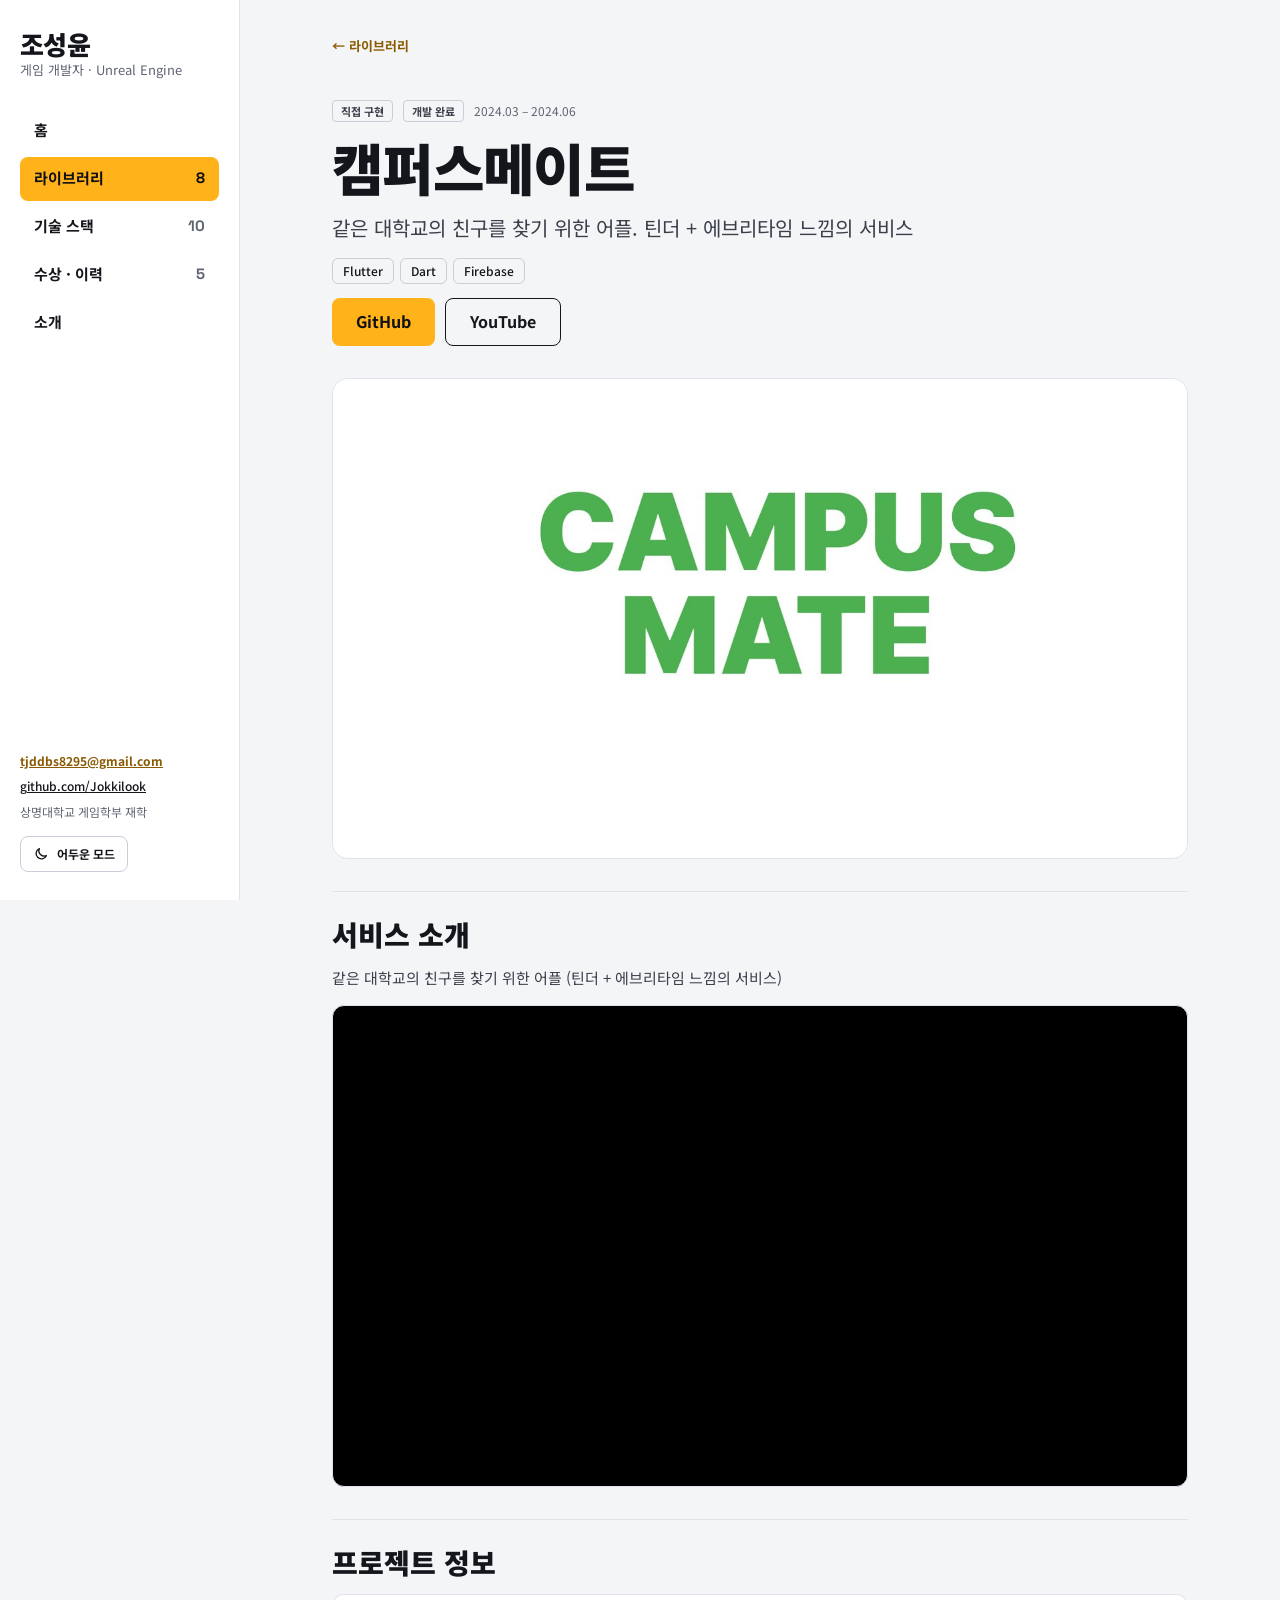
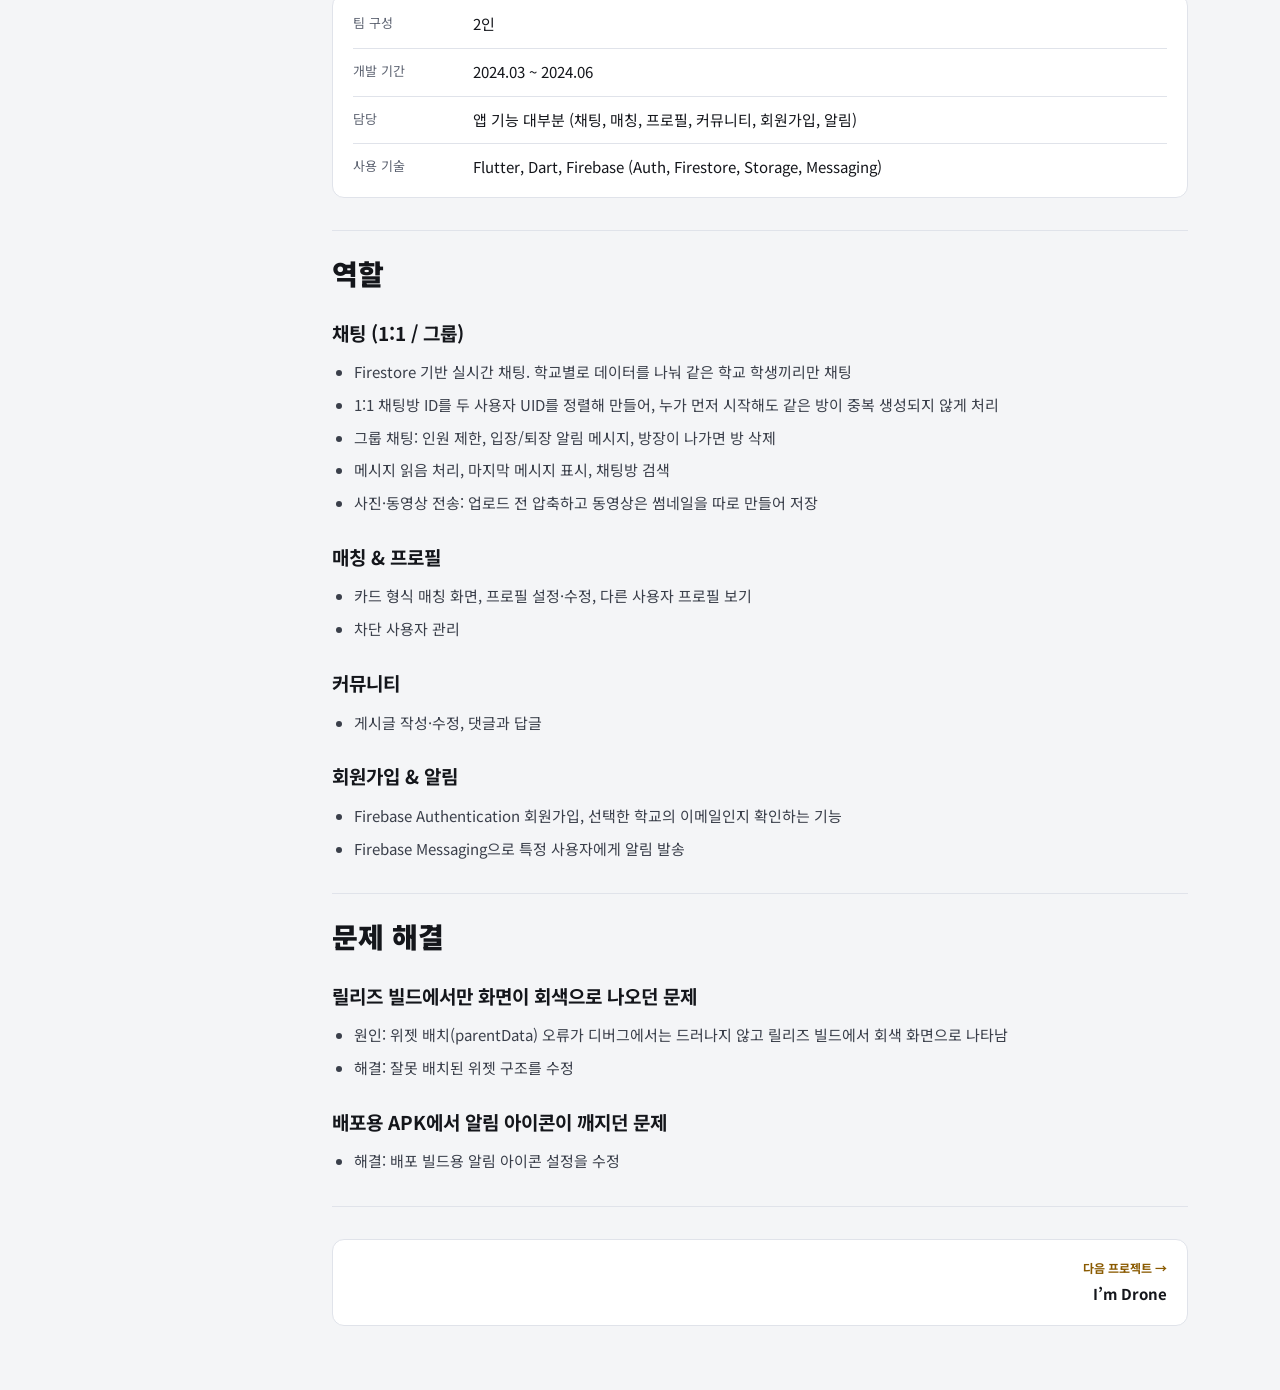
==== projects/campusmate.html @ 5a8b9281 "게임 런처 디자인으로 전면 개편 - 왼쪽 고정 메뉴와 필터, 첫 화면에 대표작 배너·프로젝트 선반·요약 배치 - 프로젝트 표지를 노션·스팀 이미지로 교체, AI 활용 프로젝트 우선" ====
<!doctype html>
<html lang="ko">
<head>
  <meta charset="utf-8">
  <meta name="viewport" content="width=device-width, initial-scale=1">
  <title>캠퍼스메이트 · 조성윤 포트폴리오</title>
  <meta name="description" content="같은 대학교의 친구를 찾기 위한 어플. 틴더 + 에브리타임 느낌의 서비스">
  <link rel="preconnect" href="https://fonts.googleapis.com">
  <link rel="preconnect" href="https://fonts.gstatic.com" crossorigin>
  <link href="https://fonts.googleapis.com/css2?family=Noto+Sans+KR:wght@400;500;700;900&family=Space+Grotesk:wght@500;700&display=swap" rel="stylesheet">
  <script>(function(){var t=null;try{t=localStorage.getItem('theme')}catch(e){}if(t!=='light'&&t!=='dark'){t=matchMedia('(prefers-color-scheme: light)').matches?'light':'dark'}document.documentElement.dataset.theme=t})();</script>
  <link rel="stylesheet" href="../css/style.css?v=1795354663">
</head>
<body>
  <aside class="rail">
    <div class="rail__top">
      <div>
        <a class="rail__name" href="../index.html#top">조성윤</a>
        <div class="rail__role">게임 개발자 · Unreal Engine</div>
      </div>
      <nav class="rail__nav" aria-label="섹션 이동">
        <a href="../index.html#top">홈</a>
        <a href="../index.html#projects" class="is-active">라이브러리<span class="count">8</span></a>
        <a href="../index.html#skills">기술 스택<span class="count">10</span></a>
        <a href="../index.html#career">수상 · 이력<span class="count">5</span></a>
        <a href="../index.html#about">소개</a>
      </nav>
    </div>
    <div class="rail__bottom">
      <a href="mailto:tjddbs8295@gmail.com">tjddbs8295@gmail.com</a>
      <a class="plain" href="https://github.com/Jokkilook" target="_blank" rel="noopener">github.com/Jokkilook</a>
      <span>상명대학교 게임학부 재학</span>
      <button type="button" class="theme-toggle" aria-label="밝은 모드와 어두운 모드 전환"><span class="when-dark"><svg viewBox="0 0 24 24" fill="none" stroke="currentColor" stroke-width="2" stroke-linecap="round" aria-hidden="true"><circle cx="12" cy="12" r="4"/><path d="M12 2v2M12 20v2M4.9 4.9l1.4 1.4M17.7 17.7l1.4 1.4M2 12h2M20 12h2M4.9 19.1l1.4-1.4M17.7 6.3l1.4-1.4"/></svg>밝은 모드</span><span class="when-light"><svg viewBox="0 0 24 24" fill="none" stroke="currentColor" stroke-width="2" stroke-linecap="round" stroke-linejoin="round" aria-hidden="true"><path d="M20 14.5A8 8 0 0 1 9.5 4a8 8 0 1 0 10.5 10.5z"/></svg>어두운 모드</span></button>
    </div>
  </aside>

  <main class="main">
    <div class="wrap doc">
      <a class="doc__back" href="../index.html#projects">← 라이브러리</a>
      <header class="doc__head">
        <div class="meta"><span class="badge">직접 구현</span><span class="badge">개발 완료</span><span>2024.03 – 2024.06</span></div>
        <h1 class="doc__title">캠퍼스메이트</h1>
        <p class="doc__summary">같은 대학교의 친구를 찾기 위한 어플. 틴더 + 에브리타임 느낌의 서비스</p>
        <ul class="tags"><li>Flutter</li><li>Dart</li><li>Firebase</li></ul>
        <div class="btn-row"><a class="btn btn--primary" href="https://github.com/Jokkilook/campusmate" target="_blank" rel="noopener">GitHub</a><a class="btn btn--ghost" href="https://www.youtube.com/watch?v=pJp_Et6P1Sk" target="_blank" rel="noopener">YouTube</a></div>
      </header>
      <div class="cover doc__cover"><img src="../assets/covers/campusmate.jpg" alt="캠퍼스메이트 대표 이미지" loading="lazy"></div>
<section class="doc__section">
<h2>서비스 소개</h2>
<p>같은 대학교의 친구를 찾기 위한 어플 (틴더 + 에브리타임 느낌의 서비스)</p>
<div class="video"><iframe src="https://www.youtube-nocookie.com/embed/pJp_Et6P1Sk" title="플레이 영상" loading="lazy" allowfullscreen allow="accelerometer; encrypted-media; gyroscope; picture-in-picture"></iframe></div>
</section>
<section class="doc__section">
<h2>프로젝트 정보</h2>
<dl class="info">
<div class="info__row"><dt>팀 구성</dt><dd>2인</dd></div>
<div class="info__row"><dt>개발 기간</dt><dd>2024.03 ~ 2024.06</dd></div>
<div class="info__row"><dt>담당</dt><dd>앱 기능 대부분 (채팅, 매칭, 프로필, 커뮤니티, 회원가입, 알림)</dd></div>
<div class="info__row"><dt>사용 기술</dt><dd>Flutter, Dart, Firebase (Auth, Firestore, Storage, Messaging)</dd></div>
</dl>
</section>
<section class="doc__section">
<h2>역할</h2>
<h3>채팅 (1:1 / 그룹)</h3>
<ul>
<li>Firestore 기반 실시간 채팅. 학교별로 데이터를 나눠 같은 학교 학생끼리만 채팅</li>
<li>1:1 채팅방 ID를 두 사용자 UID를 정렬해 만들어, 누가 먼저 시작해도 같은 방이 중복 생성되지 않게 처리</li>
<li>그룹 채팅: 인원 제한, 입장/퇴장 알림 메시지, 방장이 나가면 방 삭제</li>
<li>메시지 읽음 처리, 마지막 메시지 표시, 채팅방 검색</li>
<li>사진·동영상 전송: 업로드 전 압축하고 동영상은 썸네일을 따로 만들어 저장</li>
</ul>
<h3>매칭 &amp; 프로필</h3>
<ul>
<li>카드 형식 매칭 화면, 프로필 설정·수정, 다른 사용자 프로필 보기</li>
<li>차단 사용자 관리</li>
</ul>
<h3>커뮤니티</h3>
<ul>
<li>게시글 작성·수정, 댓글과 답글</li>
</ul>
<h3>회원가입 &amp; 알림</h3>
<ul>
<li>Firebase Authentication 회원가입, 선택한 학교의 이메일인지 확인하는 기능</li>
<li>Firebase Messaging으로 특정 사용자에게 알림 발송</li>
</ul>
</section>
<section class="doc__section">
<h2>문제 해결</h2>
<h3>릴리즈 빌드에서만 화면이 회색으로 나오던 문제</h3>
<ul>
<li>원인: 위젯 배치(parentData) 오류가 디버그에서는 드러나지 않고 릴리즈 빌드에서 회색 화면으로 나타남</li>
<li>해결: 잘못 배치된 위젯 구조를 수정</li>
</ul>
<h3>배포용 APK에서 알림 아이콘이 깨지던 문제</h3>
<ul>
<li>해결: 배포 빌드용 알림 아이콘 설정을 수정</li>
</ul>
</section>
      <nav class="doc__pager" aria-label="다른 프로젝트"><a class="next" href="im-drone.html"><span class="dir">다음 프로젝트 →</span>I’m Drone</a></nav>
    </div>
  </main>
<script src="../js/main.js?v=1795354663"></script>
</body>
</html>
---- css/style.css ----
/* 포트폴리오 — 게임 런처 디자인 (첫 화면 시안 I)
   왼쪽 고정 메뉴 + 오른쪽 본문. 간격: 4·8·12·16·24·32·48·64·96 */

:root {
  --bg: #0f1013;
  --rail: #15171b;
  --panel: #17191e;
  --panel-hover: #1d2026;
  --line: #262930;
  --line-strong: #343842;
  --text: #f2f3f5;
  --text-soft: #d9dce2;
  --muted: #9a9faa;
  --accent: #ffb21a;
  --accent-text: #ffb21a;
  --on-accent: #0f1013;
  --rail-width: 240px;
  --font-body: "Noto Sans KR", system-ui, sans-serif;
  --font-label: "Space Grotesk", "Noto Sans KR", sans-serif;
  --pad: clamp(16px, 2.6vw, 32px);
  color-scheme: dark;
}

/* 밝은 모드: <html data-theme="light"> (js/main.js의 전환 버튼이 설정) */
:root[data-theme="light"] {
  --bg: #f4f5f7;
  --rail: #ffffff;
  --panel: #ffffff;
  --panel-hover: #f8f9fb;
  --line: #e0e3ea;
  --line-strong: #c9ced8;
  --text: #14161b;
  --text-soft: #3a3f4a;
  --muted: #5e6472;
  --accent-text: #8a5a00;
  color-scheme: light;
}

*,
*::before,
*::after {
  box-sizing: border-box;
}

[hidden] {
  display: none !important;
}

html {
  scroll-behavior: smooth;
  scroll-padding-top: 24px;
}

body {
  margin: 0;
  background: var(--bg);
  color: var(--text);
  font-family: var(--font-body);
  font-size: 15px;
  line-height: 1.65;
  -webkit-font-smoothing: antialiased;
}

h1,
h2,
h3,
h4,
p,
ul,
ol,
dl,
dd {
  margin: 0;
}

a {
  color: var(--accent-text);
}

a:focus-visible,
button:focus-visible {
  outline: 2px solid var(--accent);
  outline-offset: 3px;
}

img {
  display: block;
  max-width: 100%;
}

/* ── 왼쪽 메뉴 ─────────────────────────────── */
.rail {
  position: fixed;
  inset: 0 auto 0 0;
  z-index: 10;
  width: var(--rail-width);
  padding: 28px 20px;
  background: var(--rail);
  border-right: 1px solid var(--line);
  display: flex;
  flex-direction: column;
  justify-content: space-between;
  gap: 24px;
  overflow-y: auto;
}

.rail__top {
  display: flex;
  flex-direction: column;
  gap: 28px;
}

.rail__name {
  display: block;
  font-size: 26px;
  font-weight: 900;
  line-height: 1.2;
  letter-spacing: -0.02em;
  color: var(--text);
  text-decoration: none;
}

.rail__role {
  font-size: 13px;
  color: var(--muted);
}

.rail__nav {
  display: flex;
  flex-direction: column;
  gap: 4px;
  font-weight: 700;
}

.rail__nav a {
  min-height: 44px;
  padding: 0 14px;
  display: flex;
  align-items: center;
  justify-content: space-between;
  border-radius: 8px;
  color: var(--text);
  text-decoration: none;
  transition: background 0.15s;
}

.rail__nav a:hover {
  background: var(--panel-hover);
}

.rail__nav a.is-active {
  background: var(--accent);
  color: var(--on-accent);
}

.rail__nav .count {
  font-family: var(--font-label);
  color: var(--muted);
}

.rail__nav a.is-active .count {
  color: var(--on-accent);
}

.rail__filter {
  display: flex;
  flex-direction: column;
  gap: 8px;
}

.eyebrow {
  font-family: var(--font-label);
  font-size: 12px;
  font-weight: 700;
  letter-spacing: 0.1em;
  color: var(--accent-text);
}

.rail__filter .eyebrow {
  color: var(--muted);
}

.rail__bottom {
  display: flex;
  flex-direction: column;
  gap: 6px;
  font-size: 12px;
  color: var(--muted);
}

.rail__bottom a {
  font-weight: 700;
  overflow-wrap: anywhere;
}

.rail__bottom a.plain {
  color: var(--text);
  font-weight: 500;
}

.theme-toggle {
  align-self: flex-start;
  margin-top: 8px;
  min-height: 36px;
  padding: 0 12px;
  display: inline-flex;
  align-items: center;
  gap: 8px;
  border: 1px solid var(--line-strong);
  border-radius: 8px;
  background: transparent;
  color: var(--text);
  font: inherit;
  font-size: 12px;
  font-weight: 700;
  cursor: pointer;
}

.theme-toggle:hover {
  background: var(--panel-hover);
}

.theme-toggle svg {
  width: 16px;
  height: 16px;
}

/* 어두운 모드에서는 해(밝게), 밝은 모드에서는 달(어둡게) */
.theme-toggle .when-light,
:root[data-theme="light"] .theme-toggle .when-dark {
  display: none;
}

:root[data-theme="light"] .theme-toggle .when-light {
  display: inline-flex;
  align-items: center;
  gap: 8px;
}

.theme-toggle .when-dark {
  display: inline-flex;
  align-items: center;
  gap: 8px;
}

/* ── 본문 틀 ─────────────────────────────── */
.main {
  margin-left: var(--rail-width);
  min-width: 0;
}

.wrap {
  max-width: 1360px;
  margin: 0 auto;
  padding-inline: var(--pad);
}

/* ── 버튼 · 필터 · 배지 ─────────────────────────────── */
.btn {
  min-height: 48px;
  padding: 0 24px;
  display: inline-flex;
  align-items: center;
  border-radius: 8px;
  font-size: 16px;
  font-weight: 700;
  text-decoration: none;
  transition: transform 0.15s, background 0.15s;
}

.btn:hover {
  transform: translateY(-1px);
}

.btn--primary {
  background: var(--accent);
  color: var(--on-accent);
}

.btn--ghost {
  border: 1px solid var(--text);
  color: var(--text);
}

.btn--ghost:hover {
  background: var(--panel-hover);
}

.btn-row {
  display: flex;
  flex-wrap: wrap;
  gap: 10px;
}

.filter-btn {
  min-height: 36px;
  padding: 0 12px;
  display: flex;
  align-items: center;
  justify-content: space-between;
  gap: 12px;
  border: 1px solid var(--line-strong);
  border-radius: 6px;
  background: transparent;
  color: var(--text);
  font: inherit;
  font-size: 13px;
  cursor: pointer;
  transition: border-color 0.15s, color 0.15s;
}

.filter-btn:hover {
  border-color: var(--muted);
}

.filter-btn[aria-pressed="true"] {
  border-color: var(--accent);
  color: var(--accent-text);
  font-weight: 700;
}

.filter-btn .count {
  font-family: var(--font-label);
}

.filter-row {
  display: flex;
  flex-wrap: wrap;
  gap: 6px;
}

.tags {
  display: flex;
  flex-wrap: wrap;
  gap: 6px;
  padding: 0;
  list-style: none;
  font-size: 12px;
  font-weight: 500;
}

.tags li {
  min-height: 26px;
  padding: 0 10px;
  display: inline-flex;
  align-items: center;
  border: 1px solid var(--line-strong);
  border-radius: 6px;
}

.meta {
  display: flex;
  flex-wrap: wrap;
  align-items: center;
  gap: 6px 10px;
  font-size: 12px;
  color: var(--muted);
}

.badge {
  min-height: 22px;
  padding: 0 8px;
  display: inline-flex;
  align-items: center;
  border: 1px solid var(--line-strong);
  border-radius: 4px;
  font-size: 11px;
  font-weight: 700;
  color: var(--text-soft);
  white-space: nowrap;
}

.badge--ai {
  border-color: var(--accent);
  background: var(--accent);
  color: var(--on-accent);
}

/* ── 첫 화면: 대표작 배너 + 선반 + 요약 ─────────────────────────────── */
.home {
  min-height: 100vh;
  padding-block: 24px;
  display: flex;
  flex-direction: column;
  gap: 18px;
}

/* 배너는 테마와 상관없이 항상 어두운 바탕 위 밝은 글자 */
.feature {
  /* 남는 높이는 채우되, 내용보다 작아져 잘리지는 않게 한다 */
  flex: 1 0 auto;
  min-height: 400px;
  position: relative;
  border-radius: 16px;
  overflow: hidden;
  background: #2b2150;
  color: #f2f3f5;
  display: flex;
}

.feature__img {
  position: absolute;
  right: 0;
  top: 0;
  width: 70%;
  height: 100%;
  object-fit: cover;
}

.feature__body {
  position: relative;
  width: min(100%, 640px);
  padding: clamp(24px, 3vw, 36px);
  background: linear-gradient(90deg, #0f1013 0%, #0f1013 62%, rgba(15, 16, 19, 0) 100%);
  display: flex;
  flex-direction: column;
  justify-content: space-between;
  gap: 24px;
}

.feature__text {
  display: flex;
  flex-direction: column;
  gap: 10px;
}

.feature .eyebrow {
  color: #ffb21a;
}

.feature__title {
  font-size: clamp(40px, 4.6vw, 60px);
  line-height: 1.05;
  font-weight: 900;
  letter-spacing: -0.03em;
}

.feature__lead {
  max-width: 440px;
  font-size: 16px;
  color: #d9dce2;
}

.facts {
  margin-top: 4px;
  display: flex;
  flex-wrap: wrap;
  gap: 12px 24px;
}

.facts div {
  display: flex;
  flex-direction: column;
}

.facts dt {
  order: 2;
  font-size: 12px;
  color: #9a9faa;
}

.facts dd {
  font-family: var(--font-label);
  font-size: 24px;
  font-weight: 700;
  line-height: 1.2;
}

.feature .btn--ghost {
  border-color: #f2f3f5;
  color: #f2f3f5;
}

.feature .btn--ghost:hover {
  background: rgba(255, 255, 255, 0.12);
}

.shelf-head {
  display: flex;
  flex-wrap: wrap;
  align-items: baseline;
  justify-content: space-between;
  gap: 4px 16px;
}

.h2 {
  font-size: 20px;
  line-height: 1.3;
  font-weight: 900;
}

.h2 small {
  margin-left: 6px;
  font-size: 13px;
  font-weight: 500;
  color: var(--muted);
}

.more-link {
  font-size: 13px;
  font-weight: 700;
  min-height: 44px;
  display: inline-flex;
  align-items: center;
}

.shelf {
  display: grid;
  grid-template-columns: repeat(7, minmax(0, 1fr));
  gap: 12px;
}

.shelf__item {
  display: flex;
  flex-direction: column;
  gap: 8px;
  color: var(--text);
  text-decoration: none;
}

.shelf__cover {
  aspect-ratio: 16 / 10;
  border-radius: 10px;
  overflow: hidden;
  background: var(--panel);
  border: 1px solid var(--line);
  transition: transform 0.2s, border-color 0.2s;
}

.shelf__cover img {
  width: 100%;
  height: 100%;
  object-fit: cover;
}

.shelf__item:hover .shelf__cover {
  transform: translateY(-4px);
  border-color: var(--accent);
}

.shelf__name {
  font-weight: 700;
  line-height: 1.4;
}

.shelf__sub {
  font-size: 12px;
  line-height: 1.4;
  color: var(--muted);
}

.shelf__sub.is-ai {
  color: var(--accent-text);
}

.stats {
  padding: 16px 24px;
  border-radius: 12px;
  background: var(--panel);
  border: 1px solid var(--line);
  display: flex;
  flex-wrap: wrap;
  justify-content: space-between;
  gap: 8px 32px;
}

.stats div {
  display: flex;
  align-items: baseline;
  gap: 10px;
}

.stats dt {
  order: 2;
}

.stats dt small {
  font-size: 14px;
  color: var(--muted);
}

.stats dd {
  font-family: var(--font-label);
  font-size: 26px;
  font-weight: 700;
  line-height: 1.2;
  color: var(--accent-text);
}

/* ── 섹션 공통 ─────────────────────────────── */
.section {
  padding-block: clamp(40px, 5vw, 64px);
  border-top: 1px solid var(--line);
  display: flex;
  flex-direction: column;
  gap: 24px;
}

.section__head {
  display: flex;
  flex-wrap: wrap;
  align-items: center;
  justify-content: space-between;
  gap: 12px 24px;
}

.h1 {
  font-size: clamp(26px, 3vw, 34px);
  line-height: 1.2;
  font-weight: 900;
  letter-spacing: -0.02em;
}

.h3 {
  font-size: 18px;
  line-height: 1.4;
  font-weight: 700;
}

.panel {
  background: var(--panel);
  border: 1px solid var(--line);
  border-radius: 12px;
}

/* ── 라이브러리 카드 ─────────────────────────────── */
.projects {
  display: grid;
  grid-template-columns: repeat(3, minmax(0, 1fr));
  gap: 16px;
}

.card {
  position: relative;
  overflow: hidden;
  display: flex;
  flex-direction: column;
  background: var(--panel);
  border: 1px solid var(--line);
  border-radius: 12px;
  color: var(--text);
  text-decoration: none;
  /* 커서 위치에 따라 살짝 기울어진다 (js/main.js가 --rx/--ry를 갱신) */
  transform: perspective(900px) rotateX(var(--rx, 0deg)) rotateY(var(--ry, 0deg)) translateY(var(--lift, 0px));
  transition: transform 0.25s ease-out, border-color 0.2s;
}

.card:hover {
  --lift: -4px;
  border-color: var(--accent);
}

/* 빛 반사: 커서가 올라간 지점이 밝아진다 (js/main.js가 --gx/--gy를 갱신) */
.card::before {
  content: "";
  position: absolute;
  inset: 0;
  z-index: 2;
  pointer-events: none;
  background: radial-gradient(320px circle at var(--gx, 50%) var(--gy, 0%), rgba(255, 255, 255, 0.16), transparent 60%);
  opacity: 0;
  transition: opacity 0.3s;
}

.card:hover::before {
  opacity: 1;
}

.card__body {
  flex: 1;
  padding: 16px 18px 18px;
  display: flex;
  flex-direction: column;
  gap: 10px;
}

.card__body p {
  font-size: 14px;
  line-height: 1.6;
  color: var(--text-soft);
}

.card__more {
  margin-top: auto;
  padding-top: 4px;
  font-size: 13px;
  font-weight: 700;
  color: var(--accent-text);
}

.cover {
  aspect-ratio: 16 / 9;
  overflow: hidden;
  display: flex;
  background: #17191e;
}

.cover img {
  width: 100%;
  height: 100%;
  object-fit: cover;
}

.cover--type {
  align-items: flex-end;
  padding: 20px;
  background: hsl(var(--hue, 40) 45% 22%);
  color: #f2f3f5;
}

.cover__word {
  font-family: var(--font-label);
  font-size: 28px;
  font-weight: 700;
  line-height: 1.1;
}

/* ── 기술 스택 ─────────────────────────────── */
.skills {
  display: grid;
  grid-template-columns: repeat(auto-fill, minmax(min(100%, 280px), 1fr));
  gap: 16px;
}

.skill {
  padding: 18px 20px;
  display: flex;
  flex-direction: column;
  gap: 10px;
}

.skill__head {
  display: flex;
  flex-wrap: wrap;
  align-items: baseline;
  justify-content: space-between;
  gap: 4px 12px;
}

.skill__kind {
  font-size: 12px;
  color: var(--muted);
}

.skill__bar {
  display: flex;
  align-items: center;
  gap: 12px;
  font-family: var(--font-label);
  font-size: 13px;
  font-weight: 700;
}

.skill__track {
  flex: 1;
  height: 8px;
  border-radius: 2px;
  background: var(--line);
  overflow: hidden;
}

.skill__fill {
  display: block;
  height: 100%;
  background: var(--accent);
}

.skill ul {
  padding-left: 18px;
  font-size: 14px;
  line-height: 1.6;
  color: var(--text-soft);
}

/* ── 수상 · 이력 ─────────────────────────────── */
.career {
  display: grid;
  grid-template-columns: repeat(auto-fit, minmax(min(100%, 280px), 1fr));
  gap: 16px;
  align-items: start;
}

.career__card {
  padding: 18px 20px;
  display: flex;
  flex-direction: column;
  gap: 12px;
}

.career__list {
  padding: 0;
  list-style: none;
  display: flex;
  flex-direction: column;
  font-size: 14px;
  line-height: 1.55;
}

.career__list li {
  padding: 9px 0;
  border-top: 1px solid var(--line);
  display: flex;
  gap: 12px;
}

.career__list .when {
  flex: none;
  font-family: var(--font-label);
  font-weight: 700;
  color: var(--accent-text);
}

.career__list .sub {
  margin-left: auto;
  flex: none;
  color: var(--muted);
}

/* ── 소개 ─────────────────────────────── */
.about {
  display: flex;
  flex-wrap: wrap;
  gap: 24px 48px;
}

.about__text {
  flex: 7 1 420px;
  min-width: 0;
  max-width: 760px;
  display: flex;
  flex-direction: column;
  gap: 16px;
}

.about__headline {
  font-size: clamp(20px, 2.2vw, 24px);
  line-height: 1.45;
  font-weight: 700;
}

.about__points {
  padding-left: 20px;
  display: flex;
  flex-direction: column;
  gap: 10px;
  color: var(--text-soft);
}

.about__contact {
  flex: 4 1 260px;
  min-width: 0;
  padding: 20px;
  display: flex;
  flex-direction: column;
  gap: 12px;
  align-self: flex-start;
}

.about__contact .btn {
  justify-content: center;
  overflow-wrap: anywhere;
}

.footer {
  padding-block: 24px 40px;
  font-size: 12px;
  color: var(--muted);
}

/* ── 프로젝트 상세 페이지 ─────────────────────────────── */
.doc {
  max-width: 920px;
  padding-block: 24px 64px;
  display: flex;
  flex-direction: column;
  gap: 32px;
}

.doc__back {
  align-self: flex-start;
  min-height: 44px;
  display: inline-flex;
  align-items: center;
  font-size: 13px;
  font-weight: 700;
  text-decoration: none;
}

.doc__head {
  display: flex;
  flex-direction: column;
  gap: 14px;
}

.doc__title {
  font-size: clamp(34px, 5vw, 56px);
  line-height: 1.1;
  font-weight: 900;
  letter-spacing: -0.03em;
}

.doc__summary {
  font-size: clamp(17px, 2vw, 20px);
  line-height: 1.6;
  color: var(--text-soft);
}

.doc__cover {
  border-radius: 16px;
  border: 1px solid var(--line);
}

.doc__section {
  display: flex;
  flex-direction: column;
  gap: 14px;
}

.doc__section h2 {
  padding-top: 24px;
  border-top: 1px solid var(--line);
  font-size: clamp(22px, 2.6vw, 28px);
  line-height: 1.3;
  font-weight: 900;
}

.doc__section h3 {
  margin-top: 14px;
  font-size: 19px;
  line-height: 1.4;
  font-weight: 700;
}

.doc__section h4 {
  margin-top: 6px;
  font-size: 16px;
  line-height: 1.5;
  font-weight: 700;
  color: var(--accent-text);
}

.doc__section p,
.doc__section ul {
  color: var(--text-soft);
}

.doc__section ul {
  padding-left: 22px;
  display: flex;
  flex-direction: column;
  gap: 8px;
}

.doc__section strong {
  color: var(--text);
}

.doc__section code {
  padding: 2px 6px;
  border-radius: 4px;
  background: var(--line);
  font-size: 0.9em;
  color: var(--accent-text);
}

.info {
  padding: 6px 20px;
  background: var(--panel);
  border: 1px solid var(--line);
  border-radius: 12px;
  font-size: 15px;
}

.info__row {
  padding: 11px 0;
  display: flex;
  flex-wrap: wrap;
  gap: 2px 24px;
  border-top: 1px solid var(--line);
}

.info__row:first-child {
  border-top: 0;
}

.info__row dt {
  flex: 0 0 96px;
  font-size: 13px;
  color: var(--muted);
}

.info__row dd {
  flex: 1 1 260px;
}

.video {
  aspect-ratio: 16 / 9;
  border-radius: 12px;
  overflow: hidden;
  border: 1px solid var(--line);
  background: #000;
}

.video iframe {
  width: 100%;
  height: 100%;
  border: 0;
  display: block;
}

.doc__pager {
  padding-top: 32px;
  border-top: 1px solid var(--line);
  display: grid;
  grid-template-columns: repeat(auto-fit, minmax(min(100%, 260px), 1fr));
  gap: 16px;
}

.doc__pager a {
  padding: 18px 20px;
  display: flex;
  flex-direction: column;
  gap: 4px;
  background: var(--panel);
  border: 1px solid var(--line);
  border-radius: 12px;
  color: var(--text);
  text-decoration: none;
  font-weight: 700;
  transition: border-color 0.2s;
}

.doc__pager a:hover {
  border-color: var(--accent);
}

.doc__pager .dir {
  font-size: 12px;
  color: var(--accent-text);
}

.doc__pager .next {
  text-align: right;
}

/* ── 화면 폭에 따른 조정 ─────────────────────────────── */
@media (max-width: 1279px) {
  /* 선반이 7칸을 다 못 담으면 옆으로 넘겨 본다 */
  .shelf {
    grid-template-columns: none;
    grid-auto-flow: column;
    grid-auto-columns: 168px;
    overflow-x: auto;
    padding-bottom: 8px;
  }

  .projects {
    grid-template-columns: repeat(2, minmax(0, 1fr));
  }
}

@media (max-width: 959px) {
  /* 왼쪽 메뉴를 위쪽 띠로 바꾼다 */
  .rail {
    position: static;
    width: auto;
    padding: 16px var(--pad);
    border-right: 0;
    border-bottom: 1px solid var(--line);
    gap: 12px;
    overflow: visible;
  }

  .rail__top {
    gap: 12px;
  }

  .rail__nav {
    flex-direction: row;
    flex-wrap: wrap;
  }

  .rail__nav .count,
  .rail__filter {
    display: none;
  }

  .rail__bottom {
    flex-direction: row;
    flex-wrap: wrap;
    align-items: center;
    gap: 4px 16px;
  }

  .theme-toggle {
    margin-top: 0;
  }

  .main {
    margin-left: 0;
  }

  .home {
    min-height: 0;
  }
}

@media (max-width: 719px) {
  .feature {
    flex-direction: column;
  }

  .feature__img {
    position: static;
    width: 100%;
    height: auto;
    aspect-ratio: 16 / 9;
  }

  .feature__body {
    width: 100%;
    background: #0f1013;
  }

  .projects {
    grid-template-columns: minmax(0, 1fr);
  }

  .info__row dt {
    flex-basis: 100%;
  }

  .career__list .sub {
    margin-left: 0;
  }
}

/* 터치 기기에는 커서가 없으므로 빛 반사를 끈다 */
@media (hover: none) {
  .card::before {
    display: none;
  }
}

@media (prefers-reduced-motion: reduce) {
  html {
    scroll-behavior: auto;
  }

  .btn,
  .card,
  .shelf__cover {
    transition: none;
  }

  .btn:hover,
  .shelf__item:hover .shelf__cover {
    transform: none;
  }

  .card {
    transform: none;
  }
}
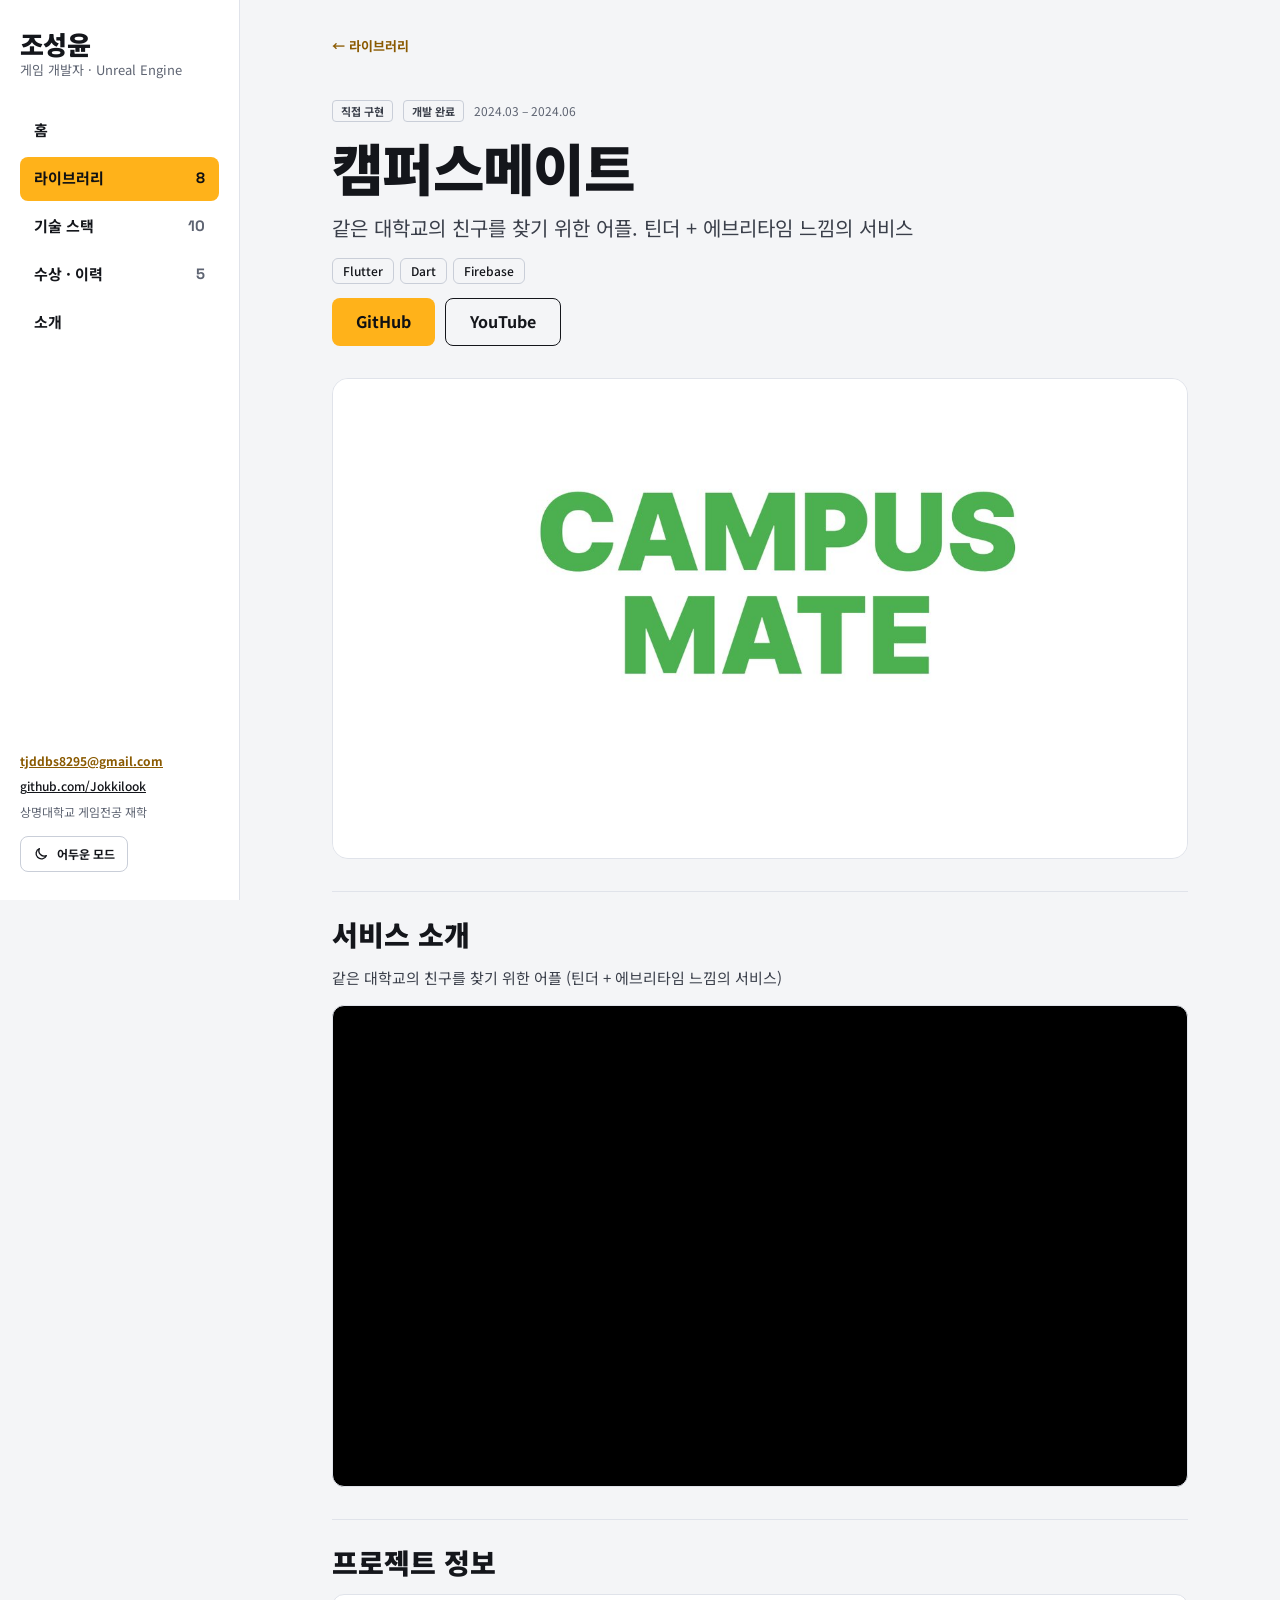
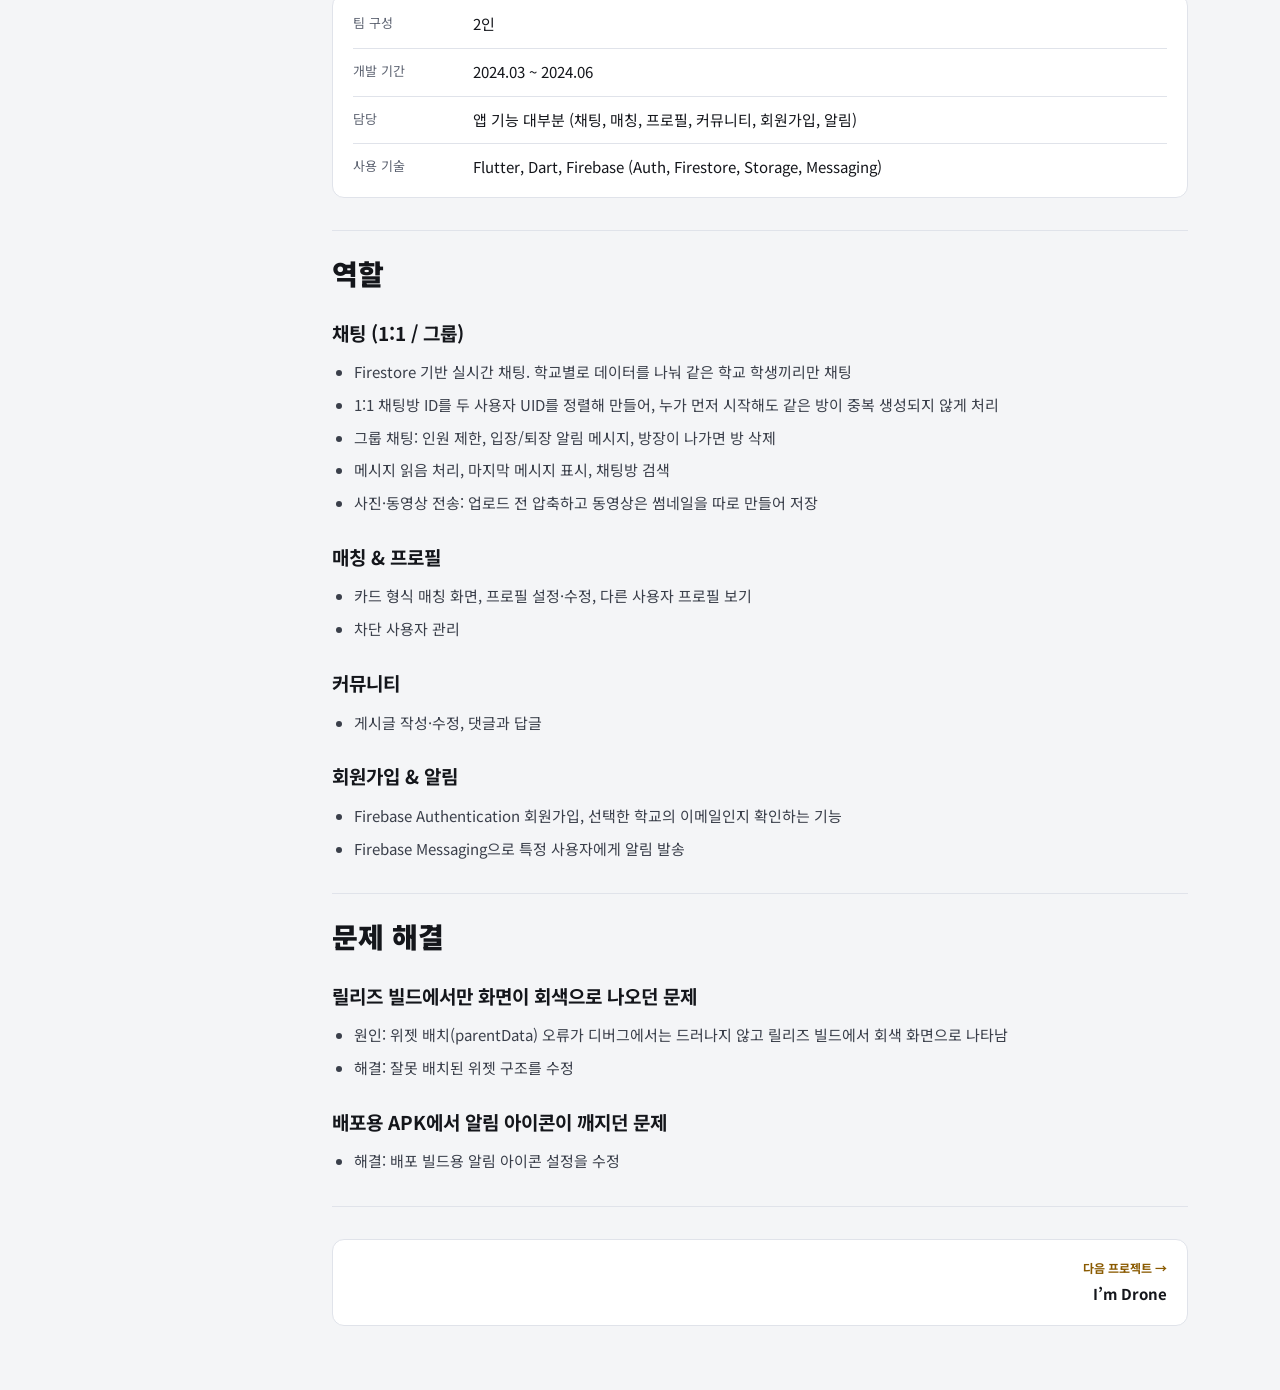
==== commit 357a7be2: "지원서 기준 내용을 런처 디자인에 다시 반영 - 개편 과정에서 빠진 메인 페이지 수정분 복구: 두 달, 경력(인턴), 학력, 수상·활동의 팀 정보 - 왼쪽 메뉴의 소속 표기를 게임" ====
--- a/projects/campusmate.html
+++ b/projects/campusmate.html
@@ -9,7 +9,7 @@
   <link rel="preconnect" href="https://fonts.gstatic.com" crossorigin>
   <link href="https://fonts.googleapis.com/css2?family=Noto+Sans+KR:wght@400;500;700;900&family=Space+Grotesk:wght@500;700&display=swap" rel="stylesheet">
   <script>(function(){var t=null;try{t=localStorage.getItem('theme')}catch(e){}if(t!=='light'&&t!=='dark'){t=matchMedia('(prefers-color-scheme: light)').matches?'light':'dark'}document.documentElement.dataset.theme=t})();</script>
-  <link rel="stylesheet" href="../css/style.css?v=1795354663">
+  <link rel="stylesheet" href="../css/style.css?v=1795354705">
 </head>
 <body>
   <aside class="rail">
@@ -29,7 +29,7 @@
     <div class="rail__bottom">
       <a href="mailto:tjddbs8295@gmail.com">tjddbs8295@gmail.com</a>
       <a class="plain" href="https://github.com/Jokkilook" target="_blank" rel="noopener">github.com/Jokkilook</a>
-      <span>상명대학교 게임학부 재학</span>
+      <span>상명대학교 게임전공 재학</span>
       <button type="button" class="theme-toggle" aria-label="밝은 모드와 어두운 모드 전환"><span class="when-dark"><svg viewBox="0 0 24 24" fill="none" stroke="currentColor" stroke-width="2" stroke-linecap="round" aria-hidden="true"><circle cx="12" cy="12" r="4"/><path d="M12 2v2M12 20v2M4.9 4.9l1.4 1.4M17.7 17.7l1.4 1.4M2 12h2M20 12h2M4.9 19.1l1.4-1.4M17.7 6.3l1.4-1.4"/></svg>밝은 모드</span><span class="when-light"><svg viewBox="0 0 24 24" fill="none" stroke="currentColor" stroke-width="2" stroke-linecap="round" stroke-linejoin="round" aria-hidden="true"><path d="M20 14.5A8 8 0 0 1 9.5 4a8 8 0 1 0 10.5 10.5z"/></svg>어두운 모드</span></button>
     </div>
   </aside>
@@ -99,6 +99,6 @@
       <nav class="doc__pager" aria-label="다른 프로젝트"><a class="next" href="im-drone.html"><span class="dir">다음 프로젝트 →</span>I’m Drone</a></nav>
     </div>
   </main>
-<script src="../js/main.js?v=1795354663"></script>
+<script src="../js/main.js?v=1795354705"></script>
 </body>
 </html>
--- a/css/style.css
+++ b/css/style.css
@@ -800,7 +800,8 @@
   padding: 9px 0;
   border-top: 1px solid var(--line);
   display: flex;
-  gap: 12px;
+  flex-wrap: wrap;
+  gap: 2px 12px;
 }
 
 .career__list .when {
@@ -812,7 +813,7 @@
 
 .career__list .sub {
   margin-left: auto;
-  flex: none;
+  font-size: 13px;
   color: var(--muted);
 }
 
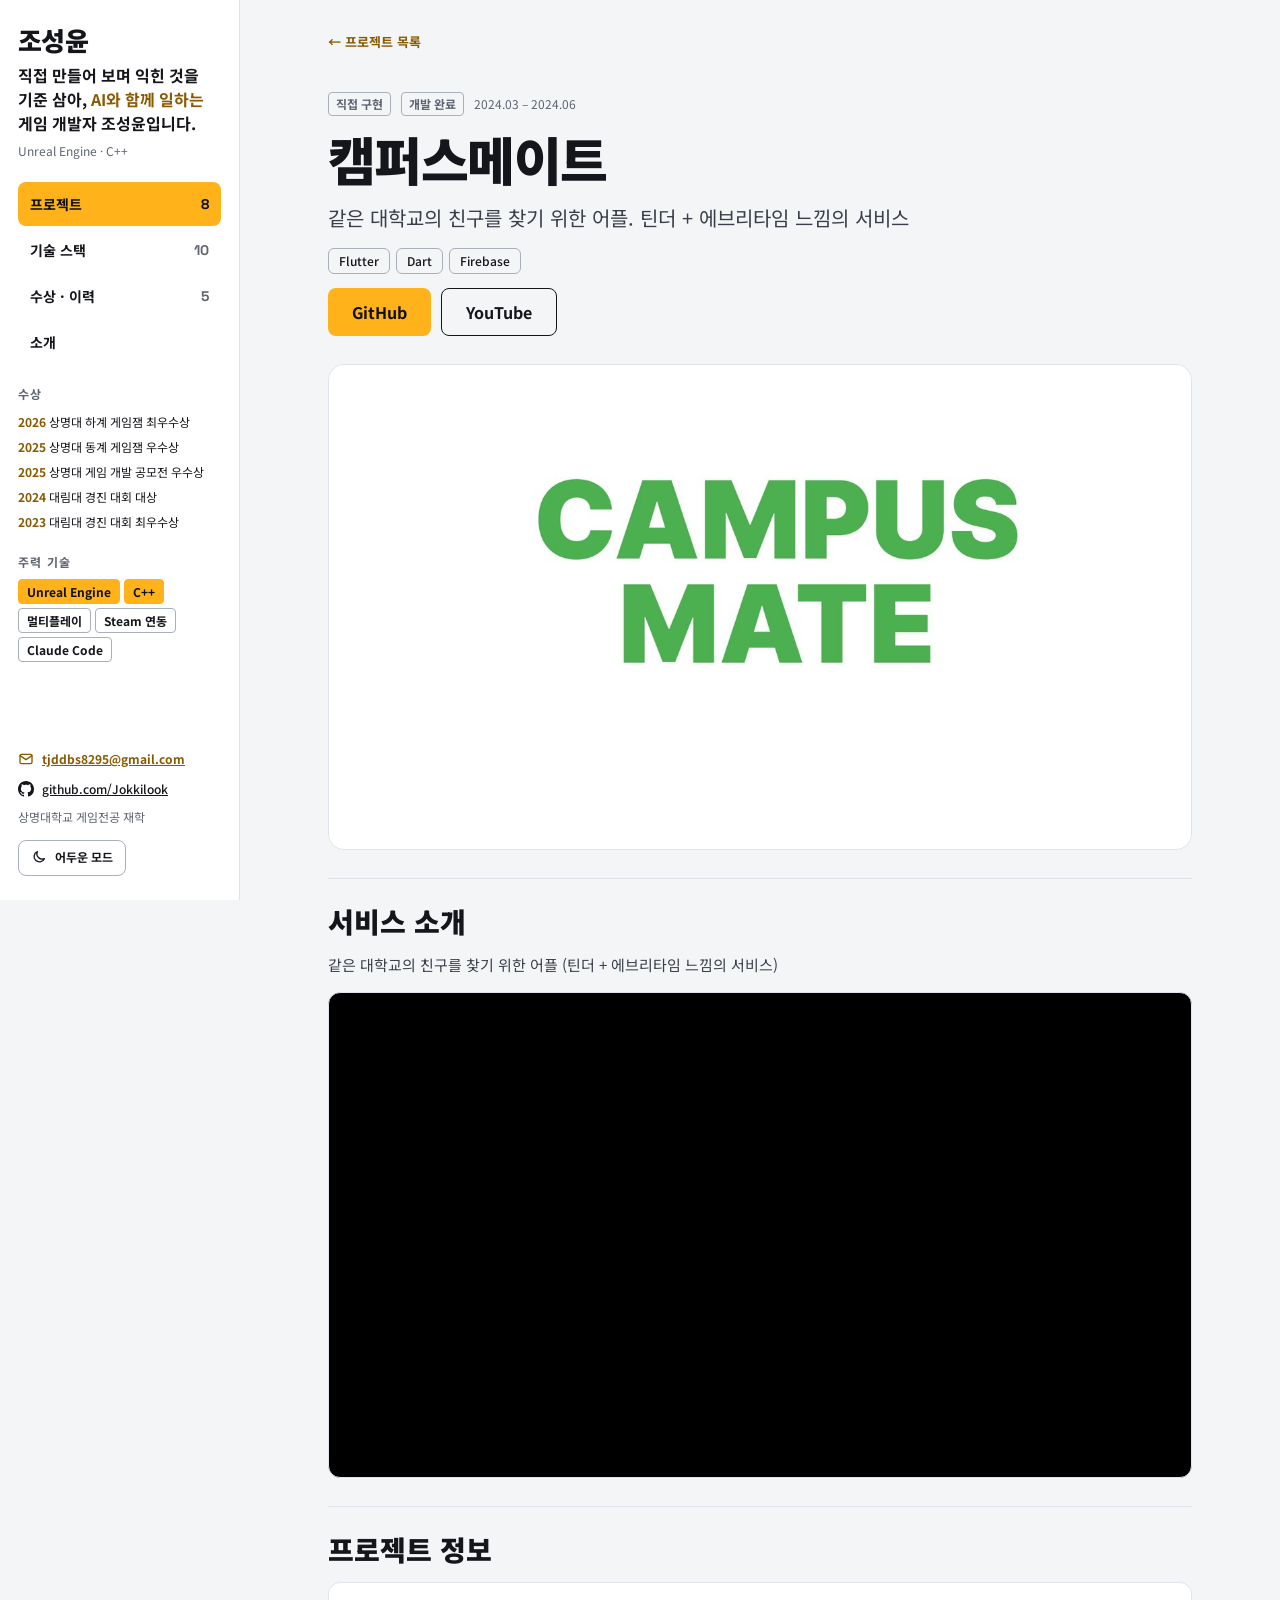
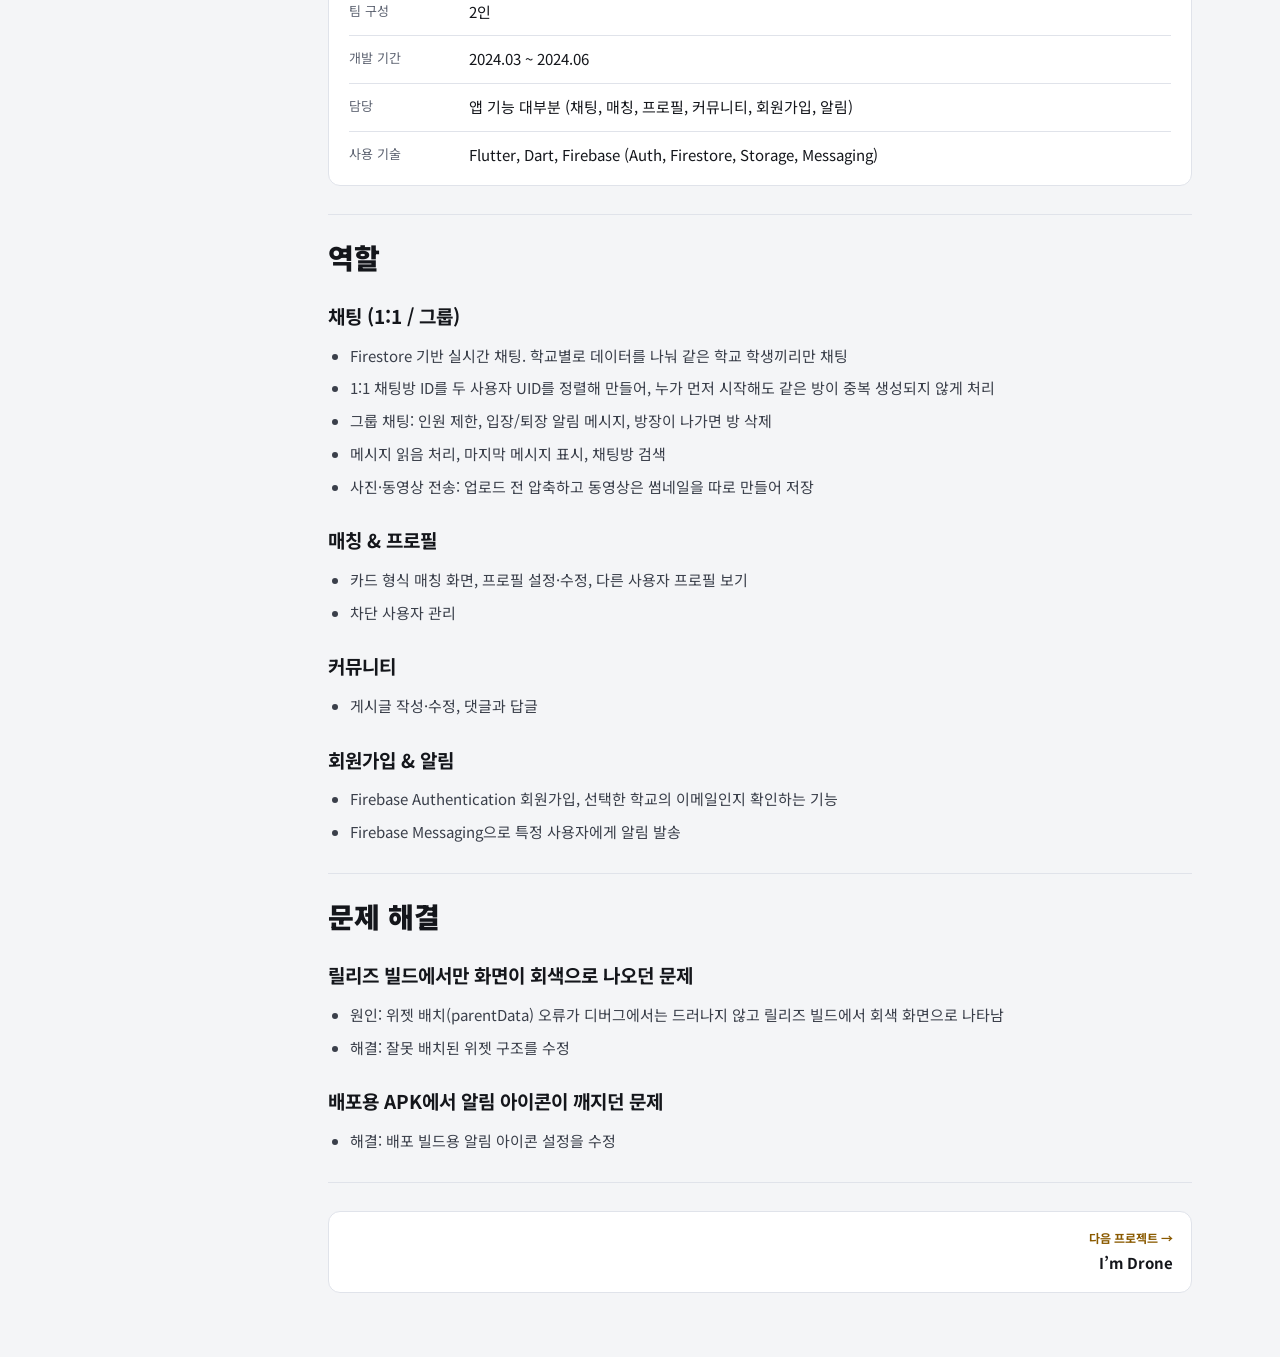
==== commit 78d607df: "문서형 첫 화면으로 개편하고 인턴 게임 추가 - 첫 화면을 프로젝트 목록으로: AI 활용 / 직접 구현 묶음, 줄마다 내 역할과 구현 내용 - 인턴 때 만든 Verse8 게임 5개" ====
--- a/projects/campusmate.html
+++ b/projects/campusmate.html
@@ -9,26 +9,46 @@
   <link rel="preconnect" href="https://fonts.gstatic.com" crossorigin>
   <link href="https://fonts.googleapis.com/css2?family=Noto+Sans+KR:wght@400;500;700;900&family=Space+Grotesk:wght@500;700&display=swap" rel="stylesheet">
   <script>(function(){var t=null;try{t=localStorage.getItem('theme')}catch(e){}if(t!=='light'&&t!=='dark'){t=matchMedia('(prefers-color-scheme: light)').matches?'light':'dark'}document.documentElement.dataset.theme=t})();</script>
-  <link rel="stylesheet" href="../css/style.css?v=1795354705">
+  <link rel="stylesheet" href="../css/style.css?v=1795359983">
 </head>
 <body>
   <aside class="rail">
     <div class="rail__top">
       <div>
         <a class="rail__name" href="../index.html#top">조성윤</a>
-        <div class="rail__role">게임 개발자 · Unreal Engine</div>
+        <p class="rail__intro">직접 만들어 보며 익힌 것을 기준 삼아, <em>AI와 함께 일하는</em> 게임 개발자 조성윤입니다.</p>
+        <div class="rail__role">Unreal Engine · C++</div>
       </div>
       <nav class="rail__nav" aria-label="섹션 이동">
-        <a href="../index.html#top">홈</a>
-        <a href="../index.html#projects" class="is-active">라이브러리<span class="count">8</span></a>
+        <a href="../index.html#top" class="is-active">프로젝트<span class="count">8</span></a>
         <a href="../index.html#skills">기술 스택<span class="count">10</span></a>
         <a href="../index.html#career">수상 · 이력<span class="count">5</span></a>
         <a href="../index.html#about">소개</a>
       </nav>
+      <div class="rail__block">
+        <div class="eyebrow">수상</div>
+        <ul>
+          <li><b>2026</b> 상명대 하계 게임잼 최우수상</li>
+          <li><b>2025</b> 상명대 동계 게임잼 우수상</li>
+          <li><b>2025</b> 상명대 게임 개발 공모전 우수상</li>
+          <li><b>2024</b> 대림대 경진 대회 대상</li>
+          <li><b>2023</b> 대림대 경진 대회 최우수상</li>
+        </ul>
+      </div>
+      <div class="rail__block">
+        <div class="eyebrow">주력 기술</div>
+        <ul class="chips">
+          <li class="is-key">Unreal Engine</li>
+          <li class="is-key">C++</li>
+          <li>멀티플레이</li>
+          <li>Steam 연동</li>
+          <li>Claude Code</li>
+        </ul>
+      </div>
     </div>
     <div class="rail__bottom">
-      <a href="mailto:tjddbs8295@gmail.com">tjddbs8295@gmail.com</a>
-      <a class="plain" href="https://github.com/Jokkilook" target="_blank" rel="noopener">github.com/Jokkilook</a>
+      <a class="icon-link" href="mailto:tjddbs8295@gmail.com"><svg viewBox="0 0 24 24" aria-hidden="true" fill="none" stroke="currentColor" stroke-width="2" stroke-linecap="round" stroke-linejoin="round"><rect x="3" y="5" width="18" height="14" rx="2"/><path d="M3 7l9 6 9-6"/></svg>tjddbs8295@gmail.com</a>
+      <a class="icon-link plain" href="https://github.com/Jokkilook" target="_blank" rel="noopener"><svg viewBox="0 0 16 16" aria-hidden="true" fill="currentColor"><path d="M8 0C3.58 0 0 3.58 0 8c0 3.54 2.29 6.53 5.47 7.59.4.07.55-.17.55-.38 0-.19-.01-.82-.01-1.49-2.01.37-2.53-.49-2.69-.94-.09-.23-.48-.94-.82-1.13-.28-.15-.68-.52-.01-.53.63-.01 1.08.58 1.23.82.72 1.21 1.87.87 2.33.66.07-.52.28-.87.51-1.07-1.78-.2-3.64-.89-3.64-3.95 0-.87.31-1.59.82-2.15-.08-.2-.36-1.02.08-2.12 0 0 .67-.21 2.2.82.64-.18 1.32-.27 2-.27s1.36.09 2 .27c1.53-1.04 2.2-.82 2.2-.82.44 1.1.16 1.92.08 2.12.51.56.82 1.27.82 2.15 0 3.07-1.87 3.75-3.65 3.95.29.25.54.73.54 1.48 0 1.07-.01 1.93-.01 2.2 0 .21.15.46.55.38A8.01 8.01 0 0 0 16 8c0-4.42-3.58-8-8-8z"/></svg>github.com/Jokkilook</a>
       <span>상명대학교 게임전공 재학</span>
       <button type="button" class="theme-toggle" aria-label="밝은 모드와 어두운 모드 전환"><span class="when-dark"><svg viewBox="0 0 24 24" fill="none" stroke="currentColor" stroke-width="2" stroke-linecap="round" aria-hidden="true"><circle cx="12" cy="12" r="4"/><path d="M12 2v2M12 20v2M4.9 4.9l1.4 1.4M17.7 17.7l1.4 1.4M2 12h2M20 12h2M4.9 19.1l1.4-1.4M17.7 6.3l1.4-1.4"/></svg>밝은 모드</span><span class="when-light"><svg viewBox="0 0 24 24" fill="none" stroke="currentColor" stroke-width="2" stroke-linecap="round" stroke-linejoin="round" aria-hidden="true"><path d="M20 14.5A8 8 0 0 1 9.5 4a8 8 0 1 0 10.5 10.5z"/></svg>어두운 모드</span></button>
     </div>
@@ -36,7 +56,7 @@
 
   <main class="main">
     <div class="wrap doc">
-      <a class="doc__back" href="../index.html#projects">← 라이브러리</a>
+      <a class="doc__back" href="../index.html">← 프로젝트 목록</a>
       <header class="doc__head">
         <div class="meta"><span class="badge">직접 구현</span><span class="badge">개발 완료</span><span>2024.03 – 2024.06</span></div>
         <h1 class="doc__title">캠퍼스메이트</h1>
@@ -44,7 +64,7 @@
         <ul class="tags"><li>Flutter</li><li>Dart</li><li>Firebase</li></ul>
         <div class="btn-row"><a class="btn btn--primary" href="https://github.com/Jokkilook/campusmate" target="_blank" rel="noopener">GitHub</a><a class="btn btn--ghost" href="https://www.youtube.com/watch?v=pJp_Et6P1Sk" target="_blank" rel="noopener">YouTube</a></div>
       </header>
-      <div class="cover doc__cover"><img src="../assets/covers/campusmate.jpg" alt="캠퍼스메이트 대표 이미지" loading="lazy"></div>
+      <div class="cover"><img src="../assets/covers/campusmate.jpg" alt="캠퍼스메이트 대표 이미지" loading="lazy"></div>
 <section class="doc__section">
 <h2>서비스 소개</h2>
 <p>같은 대학교의 친구를 찾기 위한 어플 (틴더 + 에브리타임 느낌의 서비스)</p>
@@ -99,6 +119,6 @@
       <nav class="doc__pager" aria-label="다른 프로젝트"><a class="next" href="im-drone.html"><span class="dir">다음 프로젝트 →</span>I’m Drone</a></nav>
     </div>
   </main>
-<script src="../js/main.js?v=1795354705"></script>
+<script src="../js/main.js?v=1795359983"></script>
 </body>
 </html>
--- a/css/style.css
+++ b/css/style.css
@@ -1,5 +1,6 @@
-/* 포트폴리오 — 게임 런처 디자인 (첫 화면 시안 I)
-   왼쪽 고정 메뉴 + 오른쪽 본문. 간격: 4·8·12·16·24·32·48·64·96 */
+/* 포트폴리오 — 문서형 디자인 (첫 화면 시안 M2)
+   왼쪽 고정 메뉴 + 오른쪽 본문. 첫 화면부터 프로젝트별 역할과 구현 내용을 글로 보여 준다.
+   간격: 4·8·12·16·24·32·48·64 */
 
 :root {
   --bg: #0f1013;
@@ -7,7 +8,7 @@
   --panel: #17191e;
   --panel-hover: #1d2026;
   --line: #262930;
-  --line-strong: #343842;
+  --line-strong: #5b606c;
   --text: #f2f3f5;
   --text-soft: #d9dce2;
   --muted: #9a9faa;
@@ -17,7 +18,7 @@
   --rail-width: 240px;
   --font-body: "Noto Sans KR", system-ui, sans-serif;
   --font-label: "Space Grotesk", "Noto Sans KR", sans-serif;
-  --pad: clamp(16px, 2.6vw, 32px);
+  --pad: clamp(16px, 2.4vw, 28px);
   color-scheme: dark;
 }
 
@@ -28,7 +29,7 @@
   --panel: #ffffff;
   --panel-hover: #f8f9fb;
   --line: #e0e3ea;
-  --line-strong: #c9ced8;
+  --line-strong: #a9afbb;
   --text: #14161b;
   --text-soft: #3a3f4a;
   --muted: #5e6472;
@@ -42,13 +43,9 @@
   box-sizing: border-box;
 }
 
-[hidden] {
-  display: none !important;
-}
-
 html {
   scroll-behavior: smooth;
-  scroll-padding-top: 24px;
+  scroll-padding-top: 16px;
 }
 
 body {
@@ -56,8 +53,12 @@
   background: var(--bg);
   color: var(--text);
   font-family: var(--font-body);
-  font-size: 15px;
-  line-height: 1.65;
+  font-size: 14px;
+  line-height: 1.6;
+  /* 한글이 단어 중간에서 끊기지 않고, 문단 끝에 한두 글자만 남지 않게 한다 */
+  word-break: keep-all;
+  overflow-wrap: break-word;
+  text-wrap: pretty;
   -webkit-font-smoothing: antialiased;
 }
 
@@ -94,7 +95,7 @@
   inset: 0 auto 0 0;
   z-index: 10;
   width: var(--rail-width);
-  padding: 28px 20px;
+  padding: 24px 18px;
   background: var(--rail);
   border-right: 1px solid var(--line);
   display: flex;
@@ -107,7 +108,7 @@
 .rail__top {
   display: flex;
   flex-direction: column;
-  gap: 28px;
+  gap: 22px;
 }
 
 .rail__name {
@@ -120,21 +121,34 @@
   text-decoration: none;
 }
 
+.rail__intro {
+  margin: 8px 0 6px;
+  font-size: 16px;
+  line-height: 1.5;
+  font-weight: 700;
+  text-wrap: balance;
+}
+
+.rail__intro em {
+  font-style: normal;
+  color: var(--accent-text);
+}
+
 .rail__role {
-  font-size: 13px;
+  font-size: 12px;
   color: var(--muted);
 }
 
 .rail__nav {
   display: flex;
   flex-direction: column;
-  gap: 4px;
+  gap: 2px;
   font-weight: 700;
 }
 
 .rail__nav a {
   min-height: 44px;
-  padding: 0 14px;
+  padding: 0 12px;
   display: flex;
   align-items: center;
   justify-content: space-between;
@@ -162,10 +176,23 @@
   color: var(--on-accent);
 }
 
-.rail__filter {
-  display: flex;
-  flex-direction: column;
-  gap: 8px;
+.rail__block {
+  display: flex;
+  flex-direction: column;
+  gap: 6px;
+  font-size: 12px;
+}
+
+.rail__block ul {
+  padding: 0;
+  list-style: none;
+  display: flex;
+  flex-direction: column;
+  gap: 6px;
+}
+
+.rail__block b {
+  color: var(--accent-text);
 }
 
 .eyebrow {
@@ -173,11 +200,29 @@
   font-size: 12px;
   font-weight: 700;
   letter-spacing: 0.1em;
-  color: var(--accent-text);
-}
-
-.rail__filter .eyebrow {
-  color: var(--muted);
+  color: var(--muted);
+}
+
+.chips {
+  padding: 0;
+  list-style: none;
+  display: flex;
+  flex-direction: row !important;
+  flex-wrap: wrap;
+  gap: 4px !important;
+  font-weight: 700;
+}
+
+.chips li {
+  padding: 2px 8px;
+  border: 1px solid var(--line-strong);
+  border-radius: 4px;
+}
+
+.chips li.is-key {
+  border-color: var(--accent);
+  background: var(--accent);
+  color: var(--on-accent);
 }
 
 .rail__bottom {
@@ -188,12 +233,22 @@
   color: var(--muted);
 }
 
-.rail__bottom a {
+.icon-link {
+  min-height: 24px;
+  display: flex;
+  align-items: center;
+  gap: 8px;
   font-weight: 700;
   overflow-wrap: anywhere;
 }
 
-.rail__bottom a.plain {
+.icon-link svg {
+  width: 16px;
+  height: 16px;
+  flex: none;
+}
+
+.icon-link.plain {
   color: var(--text);
   font-weight: 500;
 }
@@ -203,9 +258,6 @@
   margin-top: 8px;
   min-height: 36px;
   padding: 0 12px;
-  display: inline-flex;
-  align-items: center;
-  gap: 8px;
   border: 1px solid var(--line-strong);
   border-radius: 8px;
   background: transparent;
@@ -225,7 +277,16 @@
   height: 16px;
 }
 
-/* 어두운 모드에서는 해(밝게), 밝은 모드에서는 달(어둡게) */
+.theme-toggle span {
+  align-items: center;
+  gap: 8px;
+}
+
+/* 어두운 모드에서는 "밝은 모드" 버튼, 밝은 모드에서는 "어두운 모드" 버튼 */
+.theme-toggle .when-dark {
+  display: inline-flex;
+}
+
 .theme-toggle .when-light,
 :root[data-theme="light"] .theme-toggle .when-dark {
   display: none;
@@ -233,14 +294,6 @@
 
 :root[data-theme="light"] .theme-toggle .when-light {
   display: inline-flex;
-  align-items: center;
-  gap: 8px;
-}
-
-.theme-toggle .when-dark {
-  display: inline-flex;
-  align-items: center;
-  gap: 8px;
 }
 
 /* ── 본문 틀 ─────────────────────────────── */
@@ -250,26 +303,43 @@
 }
 
 .wrap {
-  max-width: 1360px;
+  max-width: 1320px;
   margin: 0 auto;
   padding-inline: var(--pad);
 }
 
-/* ── 버튼 · 필터 · 배지 ─────────────────────────────── */
+.panel {
+  background: var(--panel);
+  border: 1px solid var(--line);
+  border-radius: 12px;
+}
+
+.badge {
+  padding: 1px 7px;
+  border: 1px solid var(--line-strong);
+  border-radius: 4px;
+  font-size: 12px;
+  font-weight: 700;
+  white-space: nowrap;
+}
+
+.badge--ai {
+  border-color: var(--accent);
+  background: var(--accent);
+  color: var(--on-accent);
+}
+
 .btn {
   min-height: 48px;
   padding: 0 24px;
   display: inline-flex;
   align-items: center;
+  justify-content: center;
   border-radius: 8px;
   font-size: 16px;
   font-weight: 700;
   text-decoration: none;
-  transition: transform 0.15s, background 0.15s;
-}
-
-.btn:hover {
-  transform: translateY(-1px);
+  transition: background 0.15s;
 }
 
 .btn--primary {
@@ -290,43 +360,6 @@
   display: flex;
   flex-wrap: wrap;
   gap: 10px;
-}
-
-.filter-btn {
-  min-height: 36px;
-  padding: 0 12px;
-  display: flex;
-  align-items: center;
-  justify-content: space-between;
-  gap: 12px;
-  border: 1px solid var(--line-strong);
-  border-radius: 6px;
-  background: transparent;
-  color: var(--text);
-  font: inherit;
-  font-size: 13px;
-  cursor: pointer;
-  transition: border-color 0.15s, color 0.15s;
-}
-
-.filter-btn:hover {
-  border-color: var(--muted);
-}
-
-.filter-btn[aria-pressed="true"] {
-  border-color: var(--accent);
-  color: var(--accent-text);
-  font-weight: 700;
-}
-
-.filter-btn .count {
-  font-family: var(--font-label);
-}
-
-.filter-row {
-  display: flex;
-  flex-wrap: wrap;
-  gap: 6px;
 }
 
 .tags {
@@ -357,373 +390,335 @@
   color: var(--muted);
 }
 
-.badge {
-  min-height: 22px;
-  padding: 0 8px;
-  display: inline-flex;
-  align-items: center;
+/* ── 첫 화면: 프로젝트 목록 ─────────────────────────────── */
+.home {
+  padding-block: 16px 32px;
+  display: flex;
+  flex-direction: column;
+  gap: 8px;
+}
+
+.group-head {
+  margin-top: 4px;
+  display: flex;
+  flex-wrap: wrap;
+  align-items: baseline;
+  gap: 2px 10px;
+}
+
+.group-head h2 {
+  font-size: 15px;
+  font-weight: 900;
+}
+
+.group-head--ai h2 {
+  color: var(--accent-text);
+}
+
+.group-head .count {
+  font-family: var(--font-label);
+}
+
+.group-head p {
+  font-size: 12px;
+  color: var(--muted);
+}
+
+/* 프로젝트 한 줄: 이미지 + 역할과 구현 내용 + 버튼 */
+.row {
+  position: relative;
+  overflow: hidden;
+  display: flex;
+  gap: 18px;
+  background: var(--panel);
+  border: 1px solid var(--line);
+  border-radius: 12px;
+  transition: border-color 0.2s;
+}
+
+.row:hover,
+.row--lead {
+  border-color: var(--accent);
+}
+
+/* 빛 반사: 커서가 올라간 지점이 밝아진다 (js/main.js가 --gx/--gy를 갱신) */
+.row::before {
+  content: "";
+  position: absolute;
+  inset: 0;
+  pointer-events: none;
+  background: radial-gradient(360px circle at var(--gx, 50%) var(--gy, 0%), rgba(255, 255, 255, 0.1), transparent 60%);
+  opacity: 0;
+  transition: opacity 0.3s;
+}
+
+.row:hover::before {
+  opacity: 1;
+}
+
+.row__media {
+  position: relative;
+  flex: 0 0 270px;
+  min-height: 112px;
+  background: #17191e;
+}
+
+.row__media img {
+  position: absolute;
+  inset: 0;
+  width: 100%;
+  height: 100%;
+  object-fit: cover;
+}
+
+.row__body {
+  flex: 1;
+  min-width: 0;
+  padding: 10px 0;
+  display: flex;
+  flex-direction: column;
+  justify-content: center;
+  gap: 3px;
+}
+
+.row__head {
+  display: flex;
+  flex-wrap: wrap;
+  align-items: center;
+  gap: 2px 8px;
+}
+
+.row__title {
+  font-size: 20px;
+  line-height: 1.25;
+  font-weight: 900;
+}
+
+/* 제목 링크가 줄 전체를 덮어, 줄 어디를 눌러도 상세 페이지로 간다 */
+.row__title a {
+  color: var(--text);
+  text-decoration: none;
+}
+
+.row__title a::after {
+  content: "";
+  position: absolute;
+  inset: 0;
+}
+
+.row__meta {
+  font-size: 12px;
+  color: var(--muted);
+}
+
+.row__role {
+  font-size: 13px;
+}
+
+.row__role b {
+  margin-right: 4px;
+  color: var(--accent-text);
+}
+
+.row__points {
+  padding-left: 18px;
+  font-size: 13px;
+  line-height: 1.5;
+  color: var(--text-soft);
+}
+
+.row__side {
+  position: relative;
+  z-index: 1;
+  flex: 0 0 150px;
+  padding: 10px 16px 10px 0;
+  display: flex;
+  flex-direction: column;
+  justify-content: center;
+  gap: 6px;
+}
+
+.mini {
+  min-height: 36px;
+  padding: 0 10px;
+  display: flex;
+  align-items: center;
+  justify-content: center;
   border: 1px solid var(--line-strong);
-  border-radius: 4px;
-  font-size: 11px;
-  font-weight: 700;
-  color: var(--text-soft);
-  white-space: nowrap;
-}
-
-.badge--ai {
+  border-radius: 6px;
+  color: var(--text);
+  font-size: 13px;
+  font-weight: 700;
+  text-align: center;
+  text-decoration: none;
+  transition: background 0.15s;
+}
+
+.mini:hover {
+  background: var(--panel-hover);
+}
+
+.mini--accent {
+  border-color: var(--accent);
+  color: var(--accent-text);
+}
+
+.mini--primary {
   border-color: var(--accent);
   background: var(--accent);
   color: var(--on-accent);
 }
 
-/* ── 첫 화면: 대표작 배너 + 선반 + 요약 ─────────────────────────────── */
-.home {
-  min-height: 100vh;
-  padding-block: 24px;
-  display: flex;
-  flex-direction: column;
-  gap: 18px;
-}
-
-/* 배너는 테마와 상관없이 항상 어두운 바탕 위 밝은 글자 */
-.feature {
-  /* 남는 높이는 채우되, 내용보다 작아져 잘리지는 않게 한다 */
-  flex: 1 0 auto;
-  min-height: 400px;
-  position: relative;
-  border-radius: 16px;
-  overflow: hidden;
-  background: #2b2150;
-  color: #f2f3f5;
-  display: flex;
-}
-
-.feature__img {
-  position: absolute;
-  right: 0;
-  top: 0;
-  width: 70%;
-  height: 100%;
-  object-fit: cover;
-}
-
-.feature__body {
-  position: relative;
-  width: min(100%, 640px);
-  padding: clamp(24px, 3vw, 36px);
-  background: linear-gradient(90deg, #0f1013 0%, #0f1013 62%, rgba(15, 16, 19, 0) 100%);
-  display: flex;
-  flex-direction: column;
-  justify-content: space-between;
-  gap: 24px;
-}
-
-.feature__text {
-  display: flex;
-  flex-direction: column;
-  gap: 10px;
-}
-
-.feature .eyebrow {
-  color: #ffb21a;
-}
-
-.feature__title {
-  font-size: clamp(40px, 4.6vw, 60px);
-  line-height: 1.05;
-  font-weight: 900;
-  letter-spacing: -0.03em;
-}
-
-.feature__lead {
-  max-width: 440px;
-  font-size: 16px;
-  color: #d9dce2;
-}
-
-.facts {
-  margin-top: 4px;
+.mini--primary:hover {
+  background: var(--accent);
+}
+
+/* 인턴 때 만든 Verse8 게임 */
+.intern {
+  padding: 8px 8px 8px 18px;
   display: flex;
   flex-wrap: wrap;
-  gap: 12px 24px;
-}
-
-.facts div {
-  display: flex;
-  flex-direction: column;
-}
-
-.facts dt {
-  order: 2;
-  font-size: 12px;
-  color: #9a9faa;
-}
-
-.facts dd {
-  font-family: var(--font-label);
-  font-size: 24px;
-  font-weight: 700;
-  line-height: 1.2;
-}
-
-.feature .btn--ghost {
-  border-color: #f2f3f5;
-  color: #f2f3f5;
-}
-
-.feature .btn--ghost:hover {
-  background: rgba(255, 255, 255, 0.12);
-}
-
-.shelf-head {
-  display: flex;
-  flex-wrap: wrap;
-  align-items: baseline;
-  justify-content: space-between;
-  gap: 4px 16px;
-}
-
-.h2 {
-  font-size: 20px;
-  line-height: 1.3;
-  font-weight: 900;
-}
-
-.h2 small {
-  margin-left: 6px;
+  align-items: center;
+  gap: 8px 16px;
+}
+
+.intern__label {
+  flex: 0 0 250px;
+  display: flex;
+  flex-direction: column;
+  line-height: 1.35;
+}
+
+.intern__label strong {
   font-size: 13px;
-  font-weight: 500;
-  color: var(--muted);
-}
-
-.more-link {
-  font-size: 13px;
-  font-weight: 700;
+}
+
+.intern__label strong b {
+  color: var(--accent-text);
+}
+
+.intern__label span {
+  font-size: 12px;
+  color: var(--muted);
+}
+
+.intern__games {
+  flex: 1 1 520px;
+  min-width: 0;
+  padding: 0;
+  list-style: none;
+  display: grid;
+  grid-template-columns: repeat(5, minmax(0, 1fr));
+  gap: 8px;
+}
+
+.intern__games a {
   min-height: 44px;
-  display: inline-flex;
-  align-items: center;
-}
-
-.shelf {
-  display: grid;
-  grid-template-columns: repeat(7, minmax(0, 1fr));
-  gap: 12px;
-}
-
-.shelf__item {
-  display: flex;
-  flex-direction: column;
+  display: flex;
+  align-items: center;
   gap: 8px;
   color: var(--text);
   text-decoration: none;
-}
-
-.shelf__cover {
-  aspect-ratio: 16 / 10;
-  border-radius: 10px;
-  overflow: hidden;
-  background: var(--panel);
-  border: 1px solid var(--line);
-  transition: transform 0.2s, border-color 0.2s;
-}
-
-.shelf__cover img {
-  width: 100%;
-  height: 100%;
+  line-height: 1.3;
+}
+
+.intern__games a:hover strong {
+  color: var(--accent-text);
+}
+
+.intern__games img {
+  width: 40px;
+  height: 40px;
+  border-radius: 8px;
   object-fit: cover;
-}
-
-.shelf__item:hover .shelf__cover {
-  transform: translateY(-4px);
-  border-color: var(--accent);
-}
-
-.shelf__name {
-  font-weight: 700;
-  line-height: 1.4;
-}
-
-.shelf__sub {
-  font-size: 12px;
-  line-height: 1.4;
-  color: var(--muted);
-}
-
-.shelf__sub.is-ai {
-  color: var(--accent-text);
-}
-
-.stats {
-  padding: 16px 24px;
-  border-radius: 12px;
-  background: var(--panel);
-  border: 1px solid var(--line);
-  display: flex;
-  flex-wrap: wrap;
-  justify-content: space-between;
-  gap: 8px 32px;
-}
-
-.stats div {
-  display: flex;
-  align-items: baseline;
-  gap: 10px;
-}
-
-.stats dt {
-  order: 2;
-}
-
-.stats dt small {
-  font-size: 14px;
-  color: var(--muted);
-}
-
-.stats dd {
-  font-family: var(--font-label);
-  font-size: 26px;
-  font-weight: 700;
-  line-height: 1.2;
-  color: var(--accent-text);
+  flex: none;
+}
+
+.intern__games strong {
+  display: block;
+  font-size: 13px;
+}
+
+.intern__games small {
+  font-size: 11px;
+  color: var(--muted);
+}
+
+.intern .mini {
+  flex: none;
+  font-size: 12px;
+}
+
+/* 나머지 프로젝트 표 */
+.ptable {
+  padding: 2px 18px;
+  font-size: 13px;
+}
+
+.ptable__row {
+  min-height: 32px;
+  padding: 4px 0;
+  display: grid;
+  grid-template-columns: 190px 84px minmax(0, 1fr) 160px;
+  gap: 14px;
+  align-items: center;
+  border-top: 1px solid var(--line);
+  color: var(--text);
+  text-decoration: none;
+}
+
+.ptable__row:first-child {
+  border-top: 0;
+}
+
+.ptable__row:hover .ptable__name {
+  color: var(--accent-text);
+}
+
+.ptable__name {
+  font-weight: 700;
+}
+
+.ptable__brief {
+  color: var(--text-soft);
+}
+
+.ptable__period {
+  text-align: right;
+  color: var(--muted);
 }
 
 /* ── 섹션 공통 ─────────────────────────────── */
 .section {
-  padding-block: clamp(40px, 5vw, 64px);
+  padding-block: clamp(32px, 4vw, 48px);
   border-top: 1px solid var(--line);
   display: flex;
   flex-direction: column;
-  gap: 24px;
-}
-
-.section__head {
-  display: flex;
-  flex-wrap: wrap;
-  align-items: center;
-  justify-content: space-between;
-  gap: 12px 24px;
+  gap: 20px;
 }
 
 .h1 {
-  font-size: clamp(26px, 3vw, 34px);
+  font-size: clamp(24px, 2.6vw, 30px);
   line-height: 1.2;
   font-weight: 900;
   letter-spacing: -0.02em;
 }
 
 .h3 {
-  font-size: 18px;
+  font-size: 17px;
   line-height: 1.4;
   font-weight: 700;
-}
-
-.panel {
-  background: var(--panel);
-  border: 1px solid var(--line);
-  border-radius: 12px;
-}
-
-/* ── 라이브러리 카드 ─────────────────────────────── */
-.projects {
-  display: grid;
-  grid-template-columns: repeat(3, minmax(0, 1fr));
-  gap: 16px;
-}
-
-.card {
-  position: relative;
-  overflow: hidden;
-  display: flex;
-  flex-direction: column;
-  background: var(--panel);
-  border: 1px solid var(--line);
-  border-radius: 12px;
-  color: var(--text);
-  text-decoration: none;
-  /* 커서 위치에 따라 살짝 기울어진다 (js/main.js가 --rx/--ry를 갱신) */
-  transform: perspective(900px) rotateX(var(--rx, 0deg)) rotateY(var(--ry, 0deg)) translateY(var(--lift, 0px));
-  transition: transform 0.25s ease-out, border-color 0.2s;
-}
-
-.card:hover {
-  --lift: -4px;
-  border-color: var(--accent);
-}
-
-/* 빛 반사: 커서가 올라간 지점이 밝아진다 (js/main.js가 --gx/--gy를 갱신) */
-.card::before {
-  content: "";
-  position: absolute;
-  inset: 0;
-  z-index: 2;
-  pointer-events: none;
-  background: radial-gradient(320px circle at var(--gx, 50%) var(--gy, 0%), rgba(255, 255, 255, 0.16), transparent 60%);
-  opacity: 0;
-  transition: opacity 0.3s;
-}
-
-.card:hover::before {
-  opacity: 1;
-}
-
-.card__body {
-  flex: 1;
-  padding: 16px 18px 18px;
-  display: flex;
-  flex-direction: column;
-  gap: 10px;
-}
-
-.card__body p {
-  font-size: 14px;
-  line-height: 1.6;
-  color: var(--text-soft);
-}
-
-.card__more {
-  margin-top: auto;
-  padding-top: 4px;
-  font-size: 13px;
-  font-weight: 700;
-  color: var(--accent-text);
-}
-
-.cover {
-  aspect-ratio: 16 / 9;
-  overflow: hidden;
-  display: flex;
-  background: #17191e;
-}
-
-.cover img {
-  width: 100%;
-  height: 100%;
-  object-fit: cover;
-}
-
-.cover--type {
-  align-items: flex-end;
-  padding: 20px;
-  background: hsl(var(--hue, 40) 45% 22%);
-  color: #f2f3f5;
-}
-
-.cover__word {
-  font-family: var(--font-label);
-  font-size: 28px;
-  font-weight: 700;
-  line-height: 1.1;
 }
 
 /* ── 기술 스택 ─────────────────────────────── */
 .skills {
   display: grid;
   grid-template-columns: repeat(auto-fill, minmax(min(100%, 280px), 1fr));
-  gap: 16px;
+  gap: 12px;
 }
 
 .skill {
-  padding: 18px 20px;
+  padding: 16px 18px;
   display: flex;
   flex-direction: column;
   gap: 10px;
@@ -767,8 +762,6 @@
 
 .skill ul {
   padding-left: 18px;
-  font-size: 14px;
-  line-height: 1.6;
   color: var(--text-soft);
 }
 
@@ -776,12 +769,12 @@
 .career {
   display: grid;
   grid-template-columns: repeat(auto-fit, minmax(min(100%, 280px), 1fr));
-  gap: 16px;
+  gap: 12px;
   align-items: start;
 }
 
 .career__card {
-  padding: 18px 20px;
+  padding: 16px 18px;
   display: flex;
   flex-direction: column;
   gap: 12px;
@@ -792,8 +785,6 @@
   list-style: none;
   display: flex;
   flex-direction: column;
-  font-size: 14px;
-  line-height: 1.55;
 }
 
 .career__list li {
@@ -830,11 +821,12 @@
   max-width: 760px;
   display: flex;
   flex-direction: column;
-  gap: 16px;
+  gap: 14px;
+  font-size: 15px;
 }
 
 .about__headline {
-  font-size: clamp(20px, 2.2vw, 24px);
+  font-size: clamp(19px, 2vw, 22px);
   line-height: 1.45;
   font-weight: 700;
 }
@@ -850,20 +842,19 @@
 .about__contact {
   flex: 4 1 260px;
   min-width: 0;
-  padding: 20px;
-  display: flex;
-  flex-direction: column;
-  gap: 12px;
+  padding: 18px;
+  display: flex;
+  flex-direction: column;
+  gap: 10px;
   align-self: flex-start;
 }
 
 .about__contact .btn {
-  justify-content: center;
   overflow-wrap: anywhere;
 }
 
 .footer {
-  padding-block: 24px 40px;
+  padding-block: 20px 32px;
   font-size: 12px;
   color: var(--muted);
 }
@@ -871,10 +862,12 @@
 /* ── 프로젝트 상세 페이지 ─────────────────────────────── */
 .doc {
   max-width: 920px;
-  padding-block: 24px 64px;
-  display: flex;
-  flex-direction: column;
-  gap: 32px;
+  padding-block: 20px 64px;
+  display: flex;
+  flex-direction: column;
+  gap: 28px;
+  font-size: 15px;
+  line-height: 1.65;
 }
 
 .doc__back {
@@ -894,7 +887,7 @@
 }
 
 .doc__title {
-  font-size: clamp(34px, 5vw, 56px);
+  font-size: clamp(32px, 4.6vw, 52px);
   line-height: 1.1;
   font-weight: 900;
   letter-spacing: -0.03em;
@@ -902,13 +895,22 @@
 
 .doc__summary {
   font-size: clamp(17px, 2vw, 20px);
-  line-height: 1.6;
   color: var(--text-soft);
 }
 
-.doc__cover {
+.cover {
+  aspect-ratio: 16 / 9;
+  overflow: hidden;
+  display: flex;
+  background: #17191e;
+  border: 1px solid var(--line);
   border-radius: 16px;
-  border: 1px solid var(--line);
+}
+
+.cover img {
+  width: 100%;
+  height: 100%;
+  object-fit: cover;
 }
 
 .doc__section {
@@ -969,7 +971,6 @@
   background: var(--panel);
   border: 1px solid var(--line);
   border-radius: 12px;
-  font-size: 15px;
 }
 
 .info__row {
@@ -1010,15 +1011,15 @@
 }
 
 .doc__pager {
-  padding-top: 32px;
+  padding-top: 28px;
   border-top: 1px solid var(--line);
   display: grid;
   grid-template-columns: repeat(auto-fit, minmax(min(100%, 260px), 1fr));
-  gap: 16px;
+  gap: 12px;
 }
 
 .doc__pager a {
-  padding: 18px 20px;
+  padding: 16px 18px;
   display: flex;
   flex-direction: column;
   gap: 4px;
@@ -1045,18 +1046,17 @@
 }
 
 /* ── 화면 폭에 따른 조정 ─────────────────────────────── */
-@media (max-width: 1279px) {
-  /* 선반이 7칸을 다 못 담으면 옆으로 넘겨 본다 */
-  .shelf {
-    grid-template-columns: none;
-    grid-auto-flow: column;
-    grid-auto-columns: 168px;
-    overflow-x: auto;
-    padding-bottom: 8px;
-  }
-
-  .projects {
-    grid-template-columns: repeat(2, minmax(0, 1fr));
+@media (max-width: 1199px) {
+  .row__side {
+    flex-basis: 128px;
+  }
+
+  .row__media {
+    flex-basis: 200px;
+  }
+
+  .intern__games {
+    grid-template-columns: repeat(3, minmax(0, 1fr));
   }
 }
 
@@ -1082,7 +1082,7 @@
   }
 
   .rail__nav .count,
-  .rail__filter {
+  .rail__block {
     display: none;
   }
 
@@ -1100,31 +1100,65 @@
   .main {
     margin-left: 0;
   }
-
-  .home {
-    min-height: 0;
-  }
 }
 
 @media (max-width: 719px) {
-  .feature {
+  /* 프로젝트 줄을 세로로 쌓는다 */
+  .row {
     flex-direction: column;
-  }
-
-  .feature__img {
-    position: static;
-    width: 100%;
-    height: auto;
+    gap: 0;
+  }
+
+  .row__media {
+    flex: none;
     aspect-ratio: 16 / 9;
   }
 
-  .feature__body {
-    width: 100%;
-    background: #0f1013;
-  }
-
-  .projects {
-    grid-template-columns: minmax(0, 1fr);
+  .row__body {
+    padding: 12px 14px 4px;
+  }
+
+  .row__side {
+    flex: none;
+    flex-direction: row;
+    padding: 8px 14px 14px;
+  }
+
+  .row__side .mini {
+    flex: 1;
+    min-height: 44px;
+  }
+
+  .intern {
+    padding: 12px 14px;
+  }
+
+  .intern__label {
+    flex-basis: 100%;
+  }
+
+  .intern__games {
+    grid-template-columns: repeat(2, minmax(0, 1fr));
+  }
+
+  .ptable {
+    padding: 2px 14px;
+  }
+
+  .ptable__row {
+    grid-template-columns: minmax(0, 1fr) auto;
+    gap: 2px 12px;
+    padding: 10px 0;
+  }
+
+  .ptable__brief {
+    grid-column: 1 / -1;
+    grid-row: 2;
+  }
+
+  .ptable__period {
+    grid-column: 1 / -1;
+    text-align: left;
   }
 
   .info__row dt {
@@ -1138,7 +1172,7 @@
 
 /* 터치 기기에는 커서가 없으므로 빛 반사를 끈다 */
 @media (hover: none) {
-  .card::before {
+  .row::before {
     display: none;
   }
 }
@@ -1147,19 +1181,4 @@
   html {
     scroll-behavior: auto;
   }
-
-  .btn,
-  .card,
-  .shelf__cover {
-    transition: none;
-  }
-
-  .btn:hover,
-  .shelf__item:hover .shelf__cover {
-    transform: none;
-  }
-
-  .card {
-    transform: none;
-  }
-}
+}
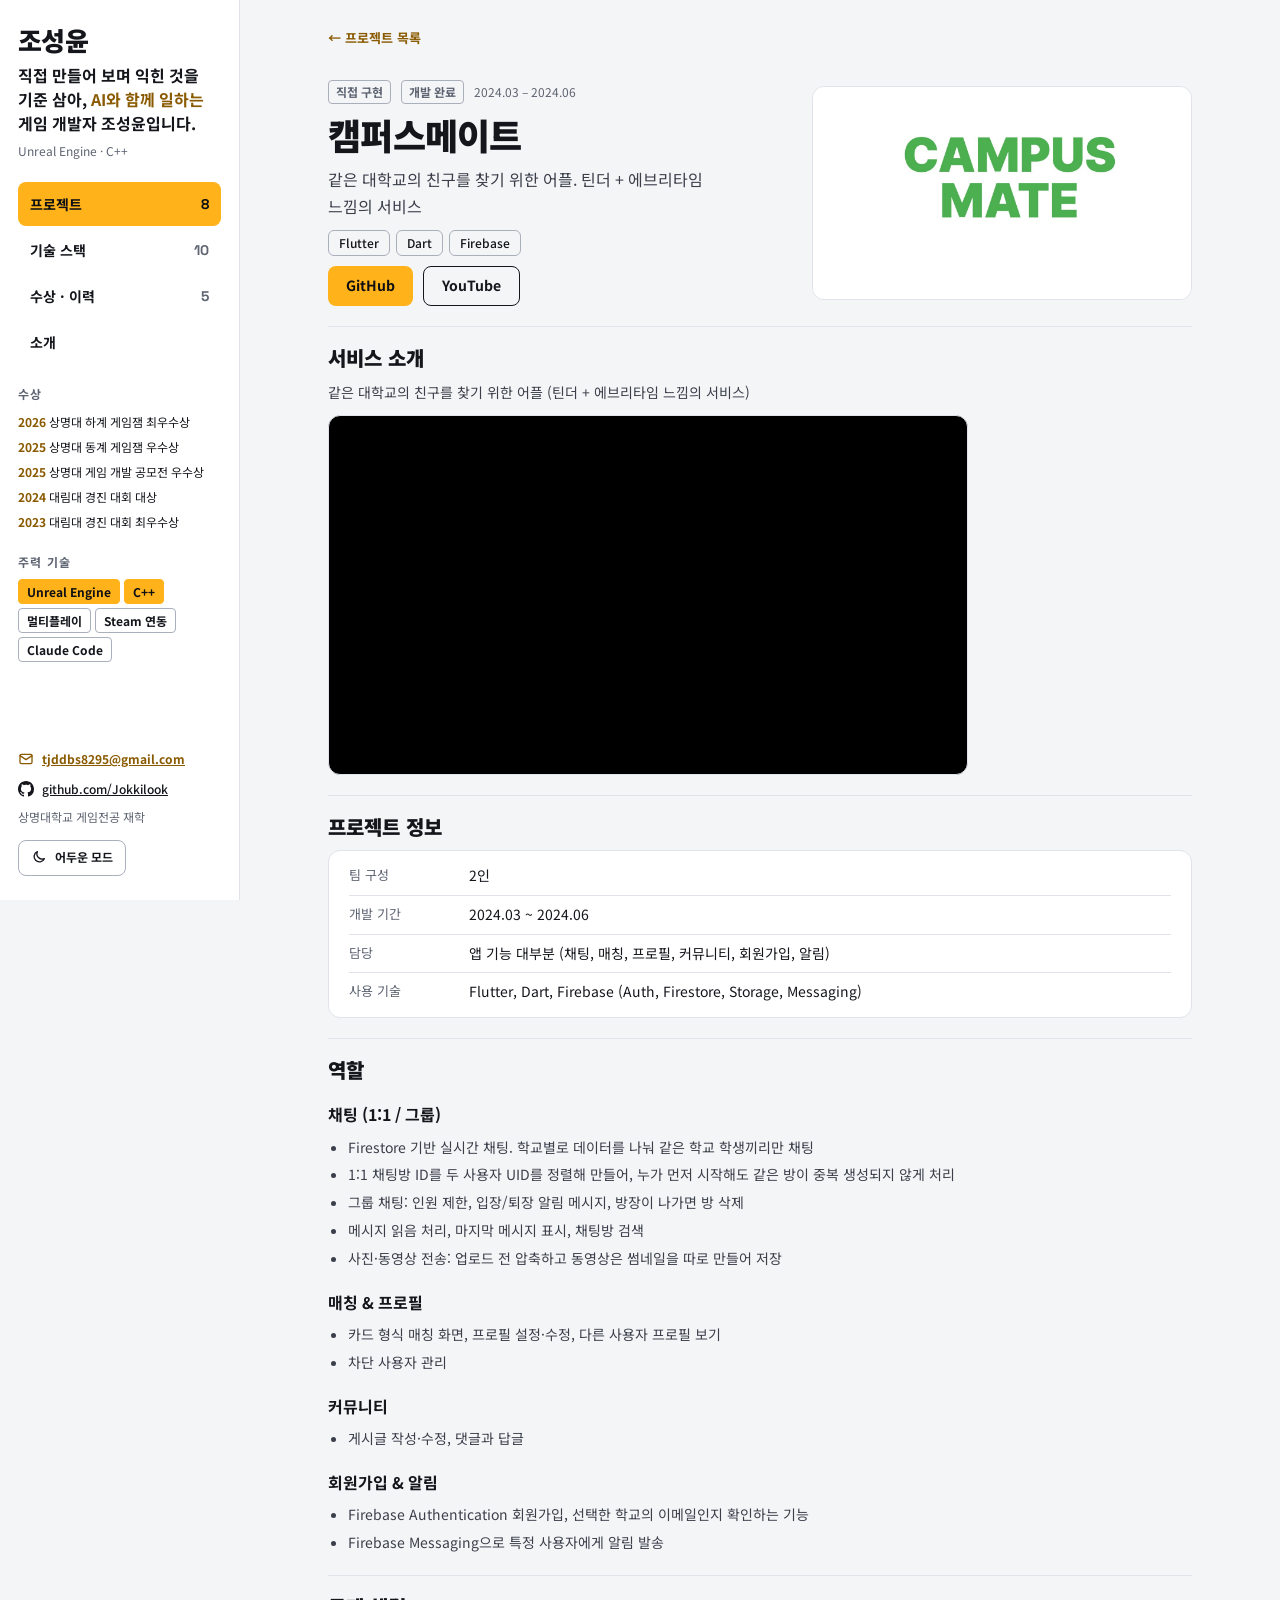
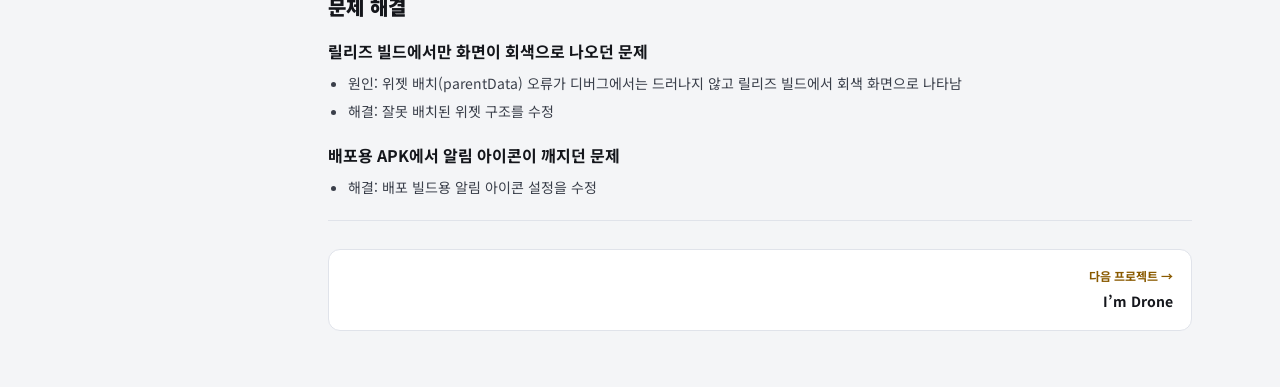
==== commit 95b2ff26: "큰 모니터 확대, 상세 페이지 축소, 버튼 문구 통일 - 1680px 이상 화면에서 전체를 비율대로 키워 양옆 여백을 없앰 - 상세 페이지: 표지를 제목 옆에 작게 두고 제목·본문" ====
--- a/projects/campusmate.html
+++ b/projects/campusmate.html
@@ -9,7 +9,7 @@
   <link rel="preconnect" href="https://fonts.gstatic.com" crossorigin>
   <link href="https://fonts.googleapis.com/css2?family=Noto+Sans+KR:wght@400;500;700;900&family=Space+Grotesk:wght@500;700&display=swap" rel="stylesheet">
   <script>(function(){var t=null;try{t=localStorage.getItem('theme')}catch(e){}if(t!=='light'&&t!=='dark'){t=matchMedia('(prefers-color-scheme: light)').matches?'light':'dark'}document.documentElement.dataset.theme=t})();</script>
-  <link rel="stylesheet" href="../css/style.css?v=1795359983">
+  <link rel="stylesheet" href="../css/style.css?v=1795360426">
 </head>
 <body>
   <aside class="rail">
@@ -57,6 +57,7 @@
   <main class="main">
     <div class="wrap doc">
       <a class="doc__back" href="../index.html">← 프로젝트 목록</a>
+      <div class="doc__top">
       <header class="doc__head">
         <div class="meta"><span class="badge">직접 구현</span><span class="badge">개발 완료</span><span>2024.03 – 2024.06</span></div>
         <h1 class="doc__title">캠퍼스메이트</h1>
@@ -65,6 +66,7 @@
         <div class="btn-row"><a class="btn btn--primary" href="https://github.com/Jokkilook/campusmate" target="_blank" rel="noopener">GitHub</a><a class="btn btn--ghost" href="https://www.youtube.com/watch?v=pJp_Et6P1Sk" target="_blank" rel="noopener">YouTube</a></div>
       </header>
       <div class="cover"><img src="../assets/covers/campusmate.jpg" alt="캠퍼스메이트 대표 이미지" loading="lazy"></div>
+      </div>
 <section class="doc__section">
 <h2>서비스 소개</h2>
 <p>같은 대학교의 친구를 찾기 위한 어플 (틴더 + 에브리타임 느낌의 서비스)</p>
@@ -119,6 +121,6 @@
       <nav class="doc__pager" aria-label="다른 프로젝트"><a class="next" href="im-drone.html"><span class="dir">다음 프로젝트 →</span>I’m Drone</a></nav>
     </div>
   </main>
-<script src="../js/main.js?v=1795359983"></script>
+<script src="../js/main.js?v=1795360426"></script>
 </body>
 </html>
--- a/css/style.css
+++ b/css/style.css
@@ -862,12 +862,20 @@
 /* ── 프로젝트 상세 페이지 ─────────────────────────────── */
 .doc {
   max-width: 920px;
-  padding-block: 20px 64px;
-  display: flex;
-  flex-direction: column;
-  gap: 28px;
-  font-size: 15px;
-  line-height: 1.65;
+  padding-block: 16px 56px;
+  display: flex;
+  flex-direction: column;
+  gap: 20px;
+  font-size: 14px;
+  line-height: 1.7;
+}
+
+/* 제목 쪽과 표지를 나란히 두어 표지가 화면을 다 차지하지 않게 한다 */
+.doc__top {
+  display: flex;
+  flex-wrap: wrap;
+  align-items: center;
+  gap: 20px 32px;
 }
 
 .doc__back {
@@ -881,30 +889,39 @@
 }
 
 .doc__head {
-  display: flex;
-  flex-direction: column;
-  gap: 14px;
+  flex: 1 1 360px;
+  min-width: 0;
+  display: flex;
+  flex-direction: column;
+  gap: 10px;
 }
 
 .doc__title {
-  font-size: clamp(32px, 4.6vw, 52px);
-  line-height: 1.1;
+  font-size: clamp(26px, 3vw, 36px);
+  line-height: 1.15;
   font-weight: 900;
-  letter-spacing: -0.03em;
+  letter-spacing: -0.02em;
 }
 
 .doc__summary {
-  font-size: clamp(17px, 2vw, 20px);
+  font-size: 16px;
   color: var(--text-soft);
 }
 
+.doc__head .btn {
+  min-height: 40px;
+  padding: 0 18px;
+  font-size: 14px;
+}
+
 .cover {
+  flex: 0 1 380px;
   aspect-ratio: 16 / 9;
   overflow: hidden;
   display: flex;
   background: #17191e;
   border: 1px solid var(--line);
-  border-radius: 16px;
+  border-radius: 12px;
 }
 
 .cover img {
@@ -916,27 +933,27 @@
 .doc__section {
   display: flex;
   flex-direction: column;
-  gap: 14px;
+  gap: 10px;
 }
 
 .doc__section h2 {
-  padding-top: 24px;
+  padding-top: 18px;
   border-top: 1px solid var(--line);
-  font-size: clamp(22px, 2.6vw, 28px);
+  font-size: 20px;
   line-height: 1.3;
   font-weight: 900;
 }
 
 .doc__section h3 {
-  margin-top: 14px;
-  font-size: 19px;
+  margin-top: 10px;
+  font-size: 16px;
   line-height: 1.4;
   font-weight: 700;
 }
 
 .doc__section h4 {
-  margin-top: 6px;
-  font-size: 16px;
+  margin-top: 4px;
+  font-size: 14px;
   line-height: 1.5;
   font-weight: 700;
   color: var(--accent-text);
@@ -948,10 +965,10 @@
 }
 
 .doc__section ul {
-  padding-left: 22px;
-  display: flex;
-  flex-direction: column;
-  gap: 8px;
+  padding-left: 20px;
+  display: flex;
+  flex-direction: column;
+  gap: 4px;
 }
 
 .doc__section strong {
@@ -974,7 +991,7 @@
 }
 
 .info__row {
-  padding: 11px 0;
+  padding: 7px 0;
   display: flex;
   flex-wrap: wrap;
   gap: 2px 24px;
@@ -996,6 +1013,7 @@
 }
 
 .video {
+  max-width: 640px;
   aspect-ratio: 16 / 9;
   border-radius: 12px;
   overflow: hidden;
@@ -1043,6 +1061,30 @@
 
 .doc__pager .next {
   text-align: right;
+}
+
+/* ── 큰 모니터: 전체를 비율대로 키워 양옆 여백과 작은 글씨를 줄인다 ───────────────
+   기준 설계 폭은 1440px. 그보다 넓은 화면에서는 같은 구성을 확대해서 보여 준다. */
+@media (min-width: 1680px) {
+  body {
+    zoom: 1.1;
+  }
+
+  .wrap {
+    max-width: 1440px;
+  }
+}
+
+@media (min-width: 1920px) {
+  body {
+    zoom: 1.2;
+  }
+}
+
+@media (min-width: 2400px) {
+  body {
+    zoom: 1.5;
+  }
 }
 
 /* ── 화면 폭에 따른 조정 ─────────────────────────────── */
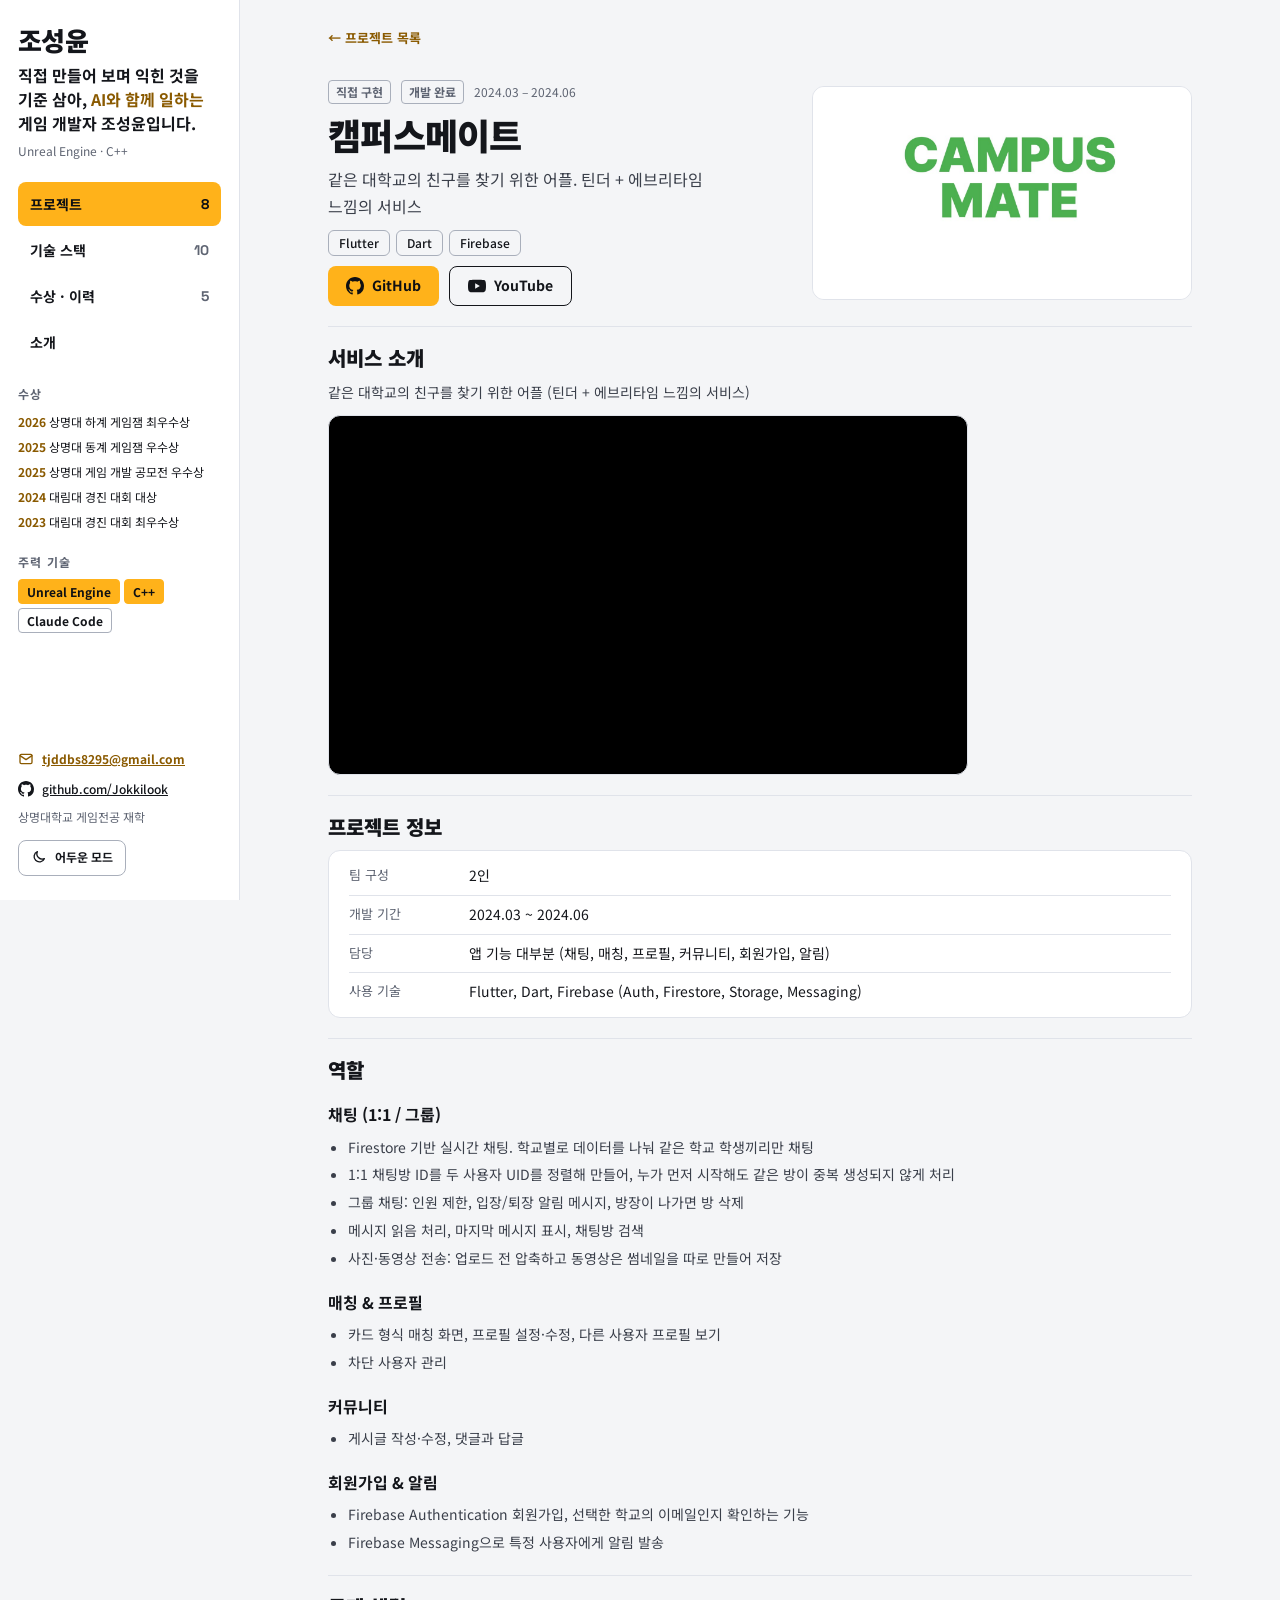
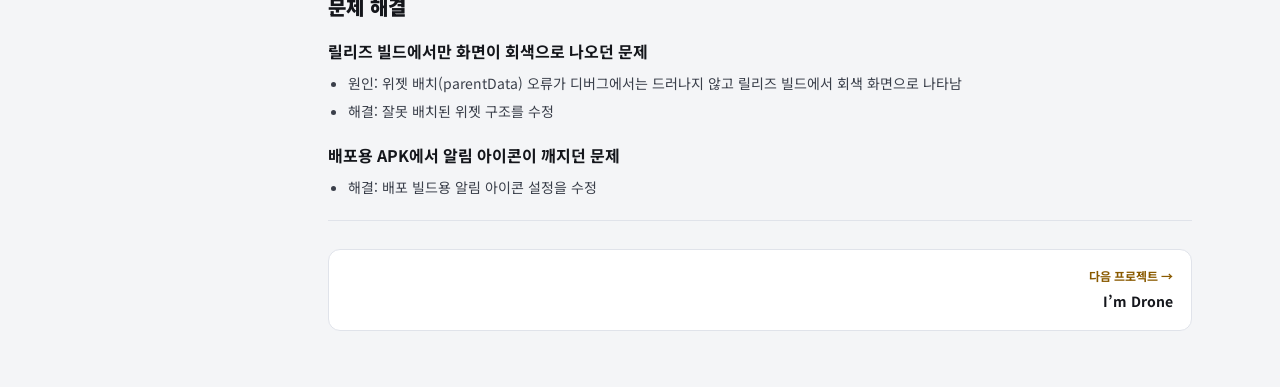
==== commit 66b5c10c: "링크 아이콘 추가, 직접 구현 프로젝트를 작은 줄로 변경 - Steam·itch.io·GitHub·YouTube 링크 버튼과 연락처 버튼에 아이콘 추가 - 소개 섹션의 연락처 상자" ====
--- a/projects/campusmate.html
+++ b/projects/campusmate.html
@@ -9,7 +9,7 @@
   <link rel="preconnect" href="https://fonts.gstatic.com" crossorigin>
   <link href="https://fonts.googleapis.com/css2?family=Noto+Sans+KR:wght@400;500;700;900&family=Space+Grotesk:wght@500;700&display=swap" rel="stylesheet">
   <script>(function(){var t=null;try{t=localStorage.getItem('theme')}catch(e){}if(t!=='light'&&t!=='dark'){t=matchMedia('(prefers-color-scheme: light)').matches?'light':'dark'}document.documentElement.dataset.theme=t})();</script>
-  <link rel="stylesheet" href="../css/style.css?v=1795360426">
+  <link rel="stylesheet" href="../css/style.css?v=1795361111">
 </head>
 <body>
   <aside class="rail">
@@ -40,8 +40,6 @@
         <ul class="chips">
           <li class="is-key">Unreal Engine</li>
           <li class="is-key">C++</li>
-          <li>멀티플레이</li>
-          <li>Steam 연동</li>
           <li>Claude Code</li>
         </ul>
       </div>
@@ -63,7 +61,7 @@
         <h1 class="doc__title">캠퍼스메이트</h1>
         <p class="doc__summary">같은 대학교의 친구를 찾기 위한 어플. 틴더 + 에브리타임 느낌의 서비스</p>
         <ul class="tags"><li>Flutter</li><li>Dart</li><li>Firebase</li></ul>
-        <div class="btn-row"><a class="btn btn--primary" href="https://github.com/Jokkilook/campusmate" target="_blank" rel="noopener">GitHub</a><a class="btn btn--ghost" href="https://www.youtube.com/watch?v=pJp_Et6P1Sk" target="_blank" rel="noopener">YouTube</a></div>
+        <div class="btn-row"><a class="btn btn--primary" href="https://github.com/Jokkilook/campusmate" target="_blank" rel="noopener"><svg viewBox="0 0 16 16" aria-hidden="true" fill="currentColor"><path d="M8 0C3.58 0 0 3.58 0 8c0 3.54 2.29 6.53 5.47 7.59.4.07.55-.17.55-.38 0-.19-.01-.82-.01-1.49-2.01.37-2.53-.49-2.69-.94-.09-.23-.48-.94-.82-1.13-.28-.15-.68-.52-.01-.53.63-.01 1.08.58 1.23.82.72 1.21 1.87.87 2.33.66.07-.52.28-.87.51-1.07-1.78-.2-3.64-.89-3.64-3.95 0-.87.31-1.59.82-2.15-.08-.2-.36-1.02.08-2.12 0 0 .67-.21 2.2.82.64-.18 1.32-.27 2-.27s1.36.09 2 .27c1.53-1.04 2.2-.82 2.2-.82.44 1.1.16 1.92.08 2.12.51.56.82 1.27.82 2.15 0 3.07-1.87 3.75-3.65 3.95.29.25.54.73.54 1.48 0 1.07-.01 1.93-.01 2.2 0 .21.15.46.55.38A8.01 8.01 0 0 0 16 8c0-4.42-3.58-8-8-8z"/></svg>GitHub</a><a class="btn btn--ghost" href="https://www.youtube.com/watch?v=pJp_Et6P1Sk" target="_blank" rel="noopener"><svg viewBox="0 0 24 24" aria-hidden="true" fill="currentColor"><path d="M23.498 6.186a3.016 3.016 0 0 0-2.122-2.136C19.505 3.545 12 3.545 12 3.545s-7.505 0-9.377.505A3.017 3.017 0 0 0 .502 6.186C0 8.07 0 12 0 12s0 3.93.502 5.814a3.016 3.016 0 0 0 2.122 2.136c1.871.505 9.376.505 9.376.505s7.505 0 9.377-.505a3.015 3.015 0 0 0 2.122-2.136C24 15.93 24 12 24 12s0-3.93-.502-5.814zM9.545 15.568V8.432L15.818 12l-6.273 3.568z"/></svg>YouTube</a></div>
       </header>
       <div class="cover"><img src="../assets/covers/campusmate.jpg" alt="캠퍼스메이트 대표 이미지" loading="lazy"></div>
       </div>
@@ -121,6 +119,6 @@
       <nav class="doc__pager" aria-label="다른 프로젝트"><a class="next" href="im-drone.html"><span class="dir">다음 프로젝트 →</span>I’m Drone</a></nav>
     </div>
   </main>
-<script src="../js/main.js?v=1795360426"></script>
+<script src="../js/main.js?v=1795361111"></script>
 </body>
 </html>
--- a/css/style.css
+++ b/css/style.css
@@ -342,6 +342,13 @@
   transition: background 0.15s;
 }
 
+.btn svg {
+  width: 18px;
+  height: 18px;
+  flex: none;
+  margin-right: 8px;
+}
+
 .btn--primary {
   background: var(--accent);
   color: var(--on-accent);
@@ -554,6 +561,13 @@
   transition: background 0.15s;
 }
 
+.mini svg {
+  width: 15px;
+  height: 15px;
+  flex: none;
+  margin-right: 6px;
+}
+
 .mini:hover {
   background: var(--panel-hover);
 }
@@ -649,43 +663,76 @@
   font-size: 12px;
 }
 
-/* 나머지 프로젝트 표 */
-.ptable {
-  padding: 2px 18px;
-  font-size: 13px;
-}
-
-.ptable__row {
-  min-height: 32px;
-  padding: 4px 0;
+/* 나머지 프로젝트: 위쪽 줄과 같은 형식의 작은 줄 (썸네일 왼쪽, 글 오른쪽) */
+.pcards {
   display: grid;
-  grid-template-columns: 190px 84px minmax(0, 1fr) 160px;
+  grid-template-columns: repeat(2, minmax(0, 1fr));
+  gap: 8px;
+}
+
+.pcard {
+  overflow: hidden;
+  display: flex;
   gap: 14px;
-  align-items: center;
-  border-top: 1px solid var(--line);
+  background: var(--panel);
+  border: 1px solid var(--line);
+  border-radius: 12px;
   color: var(--text);
   text-decoration: none;
-}
-
-.ptable__row:first-child {
-  border-top: 0;
-}
-
-.ptable__row:hover .ptable__name {
-  color: var(--accent-text);
-}
-
-.ptable__name {
-  font-weight: 700;
-}
-
-.ptable__brief {
+  transition: border-color 0.2s;
+}
+
+.pcard:hover {
+  border-color: var(--accent);
+}
+
+.pcard__media {
+  position: relative;
+  flex: 0 0 132px;
+  min-height: 74px;
+  background: #17191e;
+}
+
+.pcard__media img {
+  position: absolute;
+  inset: 0;
+  width: 100%;
+  height: 100%;
+  object-fit: cover;
+}
+
+.pcard__body {
+  flex: 1;
+  min-width: 0;
+  padding: 8px 14px 8px 0;
+  display: flex;
+  flex-direction: column;
+  justify-content: center;
+  gap: 2px;
+}
+
+.pcard__head {
+  display: flex;
+  flex-wrap: wrap;
+  align-items: center;
+  gap: 2px 8px;
+}
+
+.pcard__head strong {
+  font-size: 15px;
+  font-weight: 900;
+}
+
+.pcard__period {
+  margin-left: auto;
+  font-size: 12px;
+  color: var(--muted);
+}
+
+.pcard__brief {
+  font-size: 13px;
+  line-height: 1.5;
   color: var(--text-soft);
-}
-
-.ptable__period {
-  text-align: right;
-  color: var(--muted);
 }
 
 /* ── 섹션 공통 ─────────────────────────────── */
@@ -1183,24 +1230,17 @@
     grid-template-columns: repeat(2, minmax(0, 1fr));
   }
 
-  .ptable {
-    padding: 2px 14px;
-  }
-
-  .ptable__row {
-    grid-template-columns: minmax(0, 1fr) auto;
-    gap: 2px 12px;
-    padding: 10px 0;
-  }
-
-  .ptable__brief {
-    grid-column: 1 / -1;
-    grid-row: 2;
-  }
-
-  .ptable__period {
-    grid-column: 1 / -1;
-    text-align: left;
+  .pcards {
+    grid-template-columns: minmax(0, 1fr);
+  }
+
+  .pcard__media {
+    flex-basis: 104px;
+  }
+
+  .pcard__period {
+    margin-left: 0;
+    flex-basis: 100%;
   }
 
   .info__row dt {
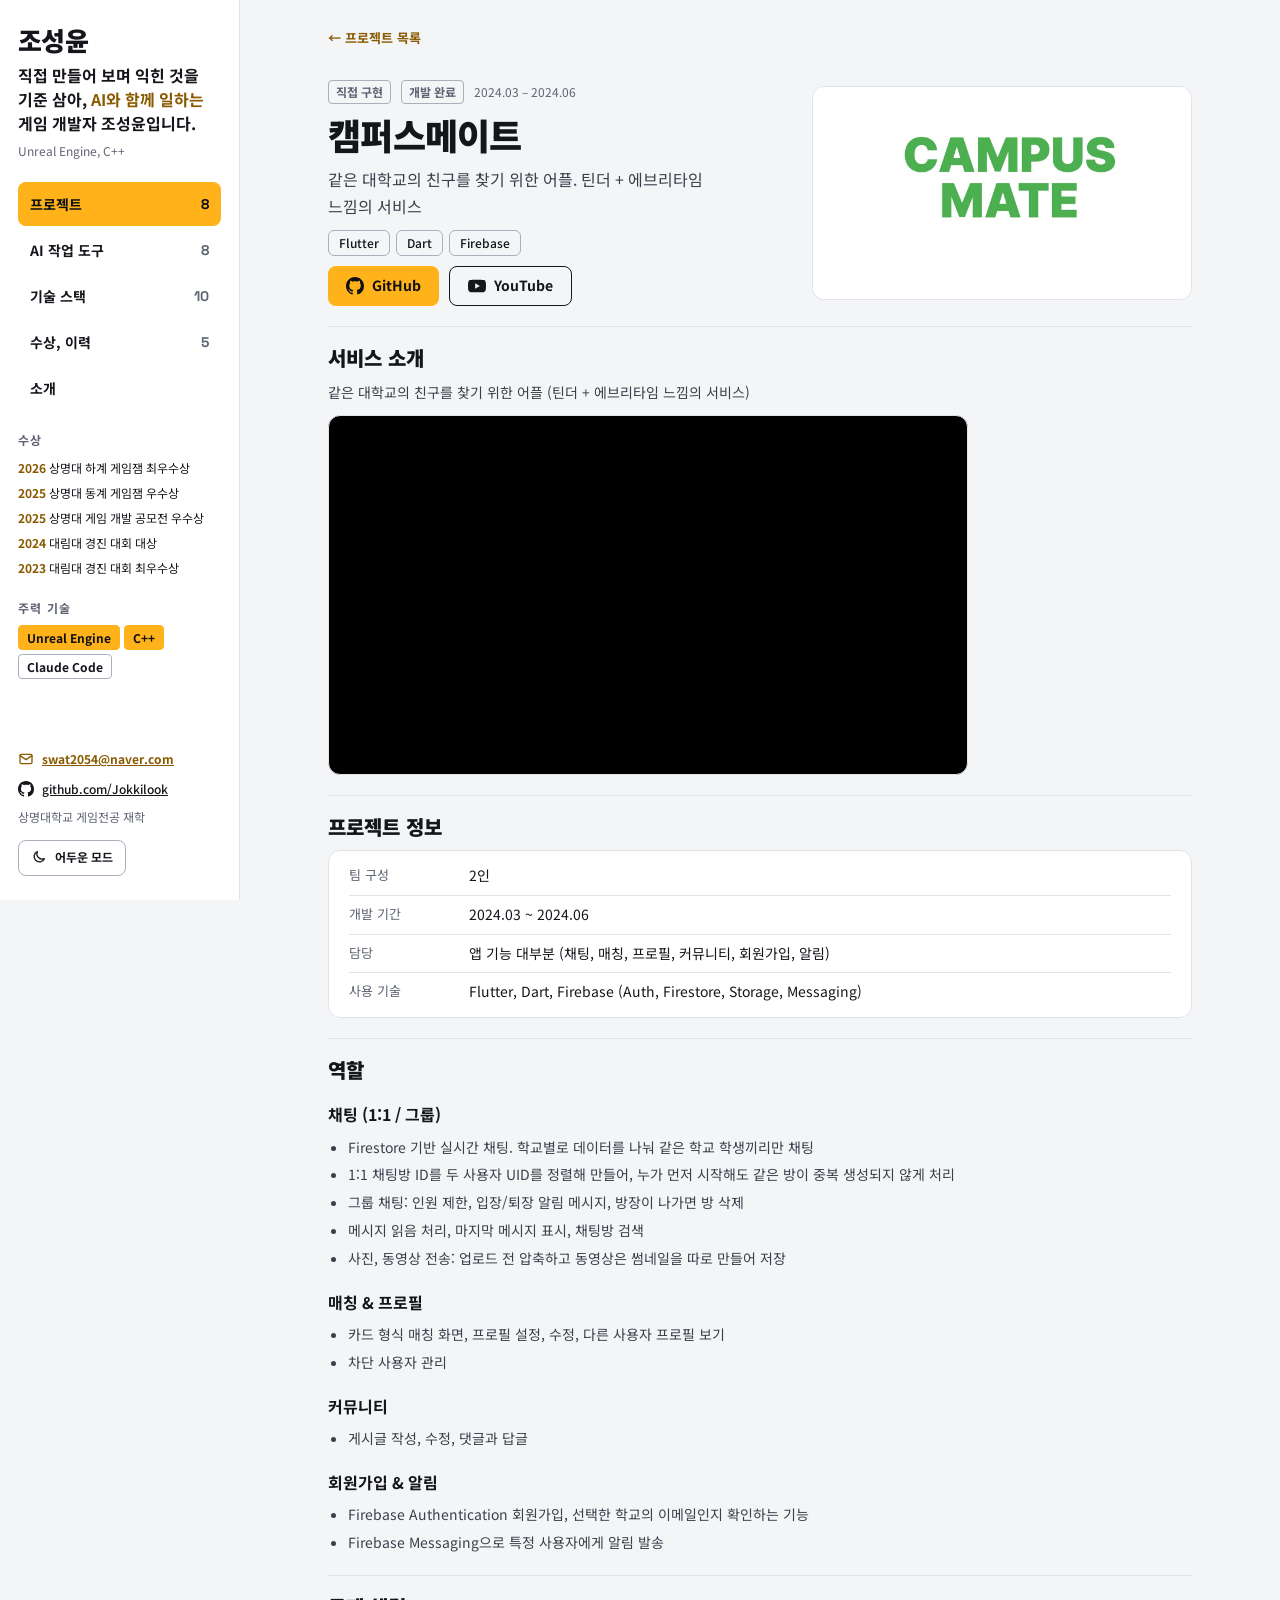
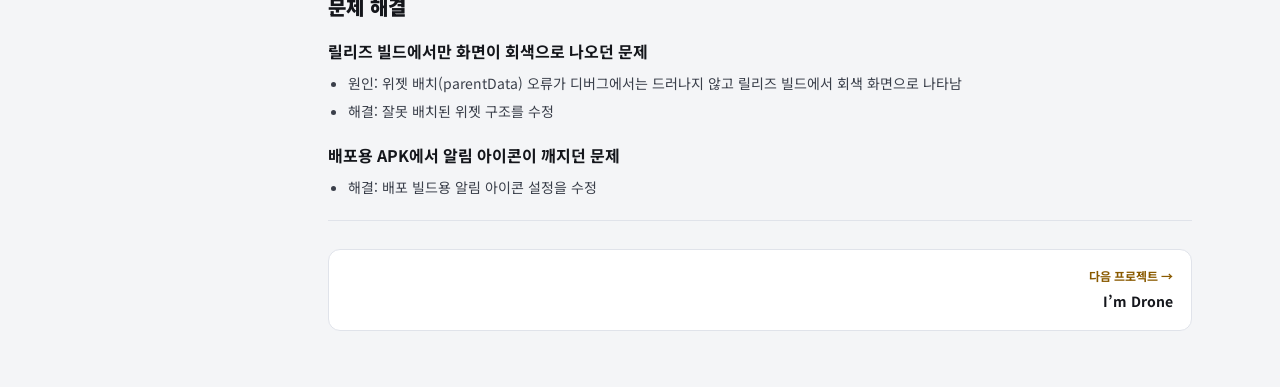
==== commit 49ca27b5: "AI 로그와 AI 작업 도구 섹션 추가, 문구 정리 - PUNG!: AI 로그(밸런스 조정, 레벨 디자인) 추가, 무중력 구역 문구 제거 - IGNITE: AI 로그와 만든 방식 " ====
--- a/projects/campusmate.html
+++ b/projects/campusmate.html
@@ -3,13 +3,13 @@
 <head>
   <meta charset="utf-8">
   <meta name="viewport" content="width=device-width, initial-scale=1">
-  <title>캠퍼스메이트 · 조성윤 포트폴리오</title>
+  <title>캠퍼스메이트, 조성윤 포트폴리오</title>
   <meta name="description" content="같은 대학교의 친구를 찾기 위한 어플. 틴더 + 에브리타임 느낌의 서비스">
   <link rel="preconnect" href="https://fonts.googleapis.com">
   <link rel="preconnect" href="https://fonts.gstatic.com" crossorigin>
   <link href="https://fonts.googleapis.com/css2?family=Noto+Sans+KR:wght@400;500;700;900&family=Space+Grotesk:wght@500;700&display=swap" rel="stylesheet">
   <script>(function(){var t=null;try{t=localStorage.getItem('theme')}catch(e){}if(t!=='light'&&t!=='dark'){t=matchMedia('(prefers-color-scheme: light)').matches?'light':'dark'}document.documentElement.dataset.theme=t})();</script>
-  <link rel="stylesheet" href="../css/style.css?v=1795361111">
+  <link rel="stylesheet" href="../css/style.css?v=1795398698">
 </head>
 <body>
   <aside class="rail">
@@ -17,12 +17,13 @@
       <div>
         <a class="rail__name" href="../index.html#top">조성윤</a>
         <p class="rail__intro">직접 만들어 보며 익힌 것을 기준 삼아, <em>AI와 함께 일하는</em> 게임 개발자 조성윤입니다.</p>
-        <div class="rail__role">Unreal Engine · C++</div>
+        <div class="rail__role">Unreal Engine, C++</div>
       </div>
       <nav class="rail__nav" aria-label="섹션 이동">
         <a href="../index.html#top" class="is-active">프로젝트<span class="count">8</span></a>
+        <a href="../index.html#tools">AI 작업 도구<span class="count">8</span></a>
         <a href="../index.html#skills">기술 스택<span class="count">10</span></a>
-        <a href="../index.html#career">수상 · 이력<span class="count">5</span></a>
+        <a href="../index.html#career">수상, 이력<span class="count">5</span></a>
         <a href="../index.html#about">소개</a>
       </nav>
       <div class="rail__block">
@@ -45,7 +46,7 @@
       </div>
     </div>
     <div class="rail__bottom">
-      <a class="icon-link" href="mailto:tjddbs8295@gmail.com"><svg viewBox="0 0 24 24" aria-hidden="true" fill="none" stroke="currentColor" stroke-width="2" stroke-linecap="round" stroke-linejoin="round"><rect x="3" y="5" width="18" height="14" rx="2"/><path d="M3 7l9 6 9-6"/></svg>tjddbs8295@gmail.com</a>
+      <a class="icon-link" href="mailto:swat2054@naver.com"><svg viewBox="0 0 24 24" aria-hidden="true" fill="none" stroke="currentColor" stroke-width="2" stroke-linecap="round" stroke-linejoin="round"><rect x="3" y="5" width="18" height="14" rx="2"/><path d="M3 7l9 6 9-6"/></svg>swat2054@naver.com</a>
       <a class="icon-link plain" href="https://github.com/Jokkilook" target="_blank" rel="noopener"><svg viewBox="0 0 16 16" aria-hidden="true" fill="currentColor"><path d="M8 0C3.58 0 0 3.58 0 8c0 3.54 2.29 6.53 5.47 7.59.4.07.55-.17.55-.38 0-.19-.01-.82-.01-1.49-2.01.37-2.53-.49-2.69-.94-.09-.23-.48-.94-.82-1.13-.28-.15-.68-.52-.01-.53.63-.01 1.08.58 1.23.82.72 1.21 1.87.87 2.33.66.07-.52.28-.87.51-1.07-1.78-.2-3.64-.89-3.64-3.95 0-.87.31-1.59.82-2.15-.08-.2-.36-1.02.08-2.12 0 0 .67-.21 2.2.82.64-.18 1.32-.27 2-.27s1.36.09 2 .27c1.53-1.04 2.2-.82 2.2-.82.44 1.1.16 1.92.08 2.12.51.56.82 1.27.82 2.15 0 3.07-1.87 3.75-3.65 3.95.29.25.54.73.54 1.48 0 1.07-.01 1.93-.01 2.2 0 .21.15.46.55.38A8.01 8.01 0 0 0 16 8c0-4.42-3.58-8-8-8z"/></svg>github.com/Jokkilook</a>
       <span>상명대학교 게임전공 재학</span>
       <button type="button" class="theme-toggle" aria-label="밝은 모드와 어두운 모드 전환"><span class="when-dark"><svg viewBox="0 0 24 24" fill="none" stroke="currentColor" stroke-width="2" stroke-linecap="round" aria-hidden="true"><circle cx="12" cy="12" r="4"/><path d="M12 2v2M12 20v2M4.9 4.9l1.4 1.4M17.7 17.7l1.4 1.4M2 12h2M20 12h2M4.9 19.1l1.4-1.4M17.7 6.3l1.4-1.4"/></svg>밝은 모드</span><span class="when-light"><svg viewBox="0 0 24 24" fill="none" stroke="currentColor" stroke-width="2" stroke-linecap="round" stroke-linejoin="round" aria-hidden="true"><path d="M20 14.5A8 8 0 0 1 9.5 4a8 8 0 1 0 10.5 10.5z"/></svg>어두운 모드</span></button>
@@ -87,16 +88,16 @@
 <li>1:1 채팅방 ID를 두 사용자 UID를 정렬해 만들어, 누가 먼저 시작해도 같은 방이 중복 생성되지 않게 처리</li>
 <li>그룹 채팅: 인원 제한, 입장/퇴장 알림 메시지, 방장이 나가면 방 삭제</li>
 <li>메시지 읽음 처리, 마지막 메시지 표시, 채팅방 검색</li>
-<li>사진·동영상 전송: 업로드 전 압축하고 동영상은 썸네일을 따로 만들어 저장</li>
+<li>사진, 동영상 전송: 업로드 전 압축하고 동영상은 썸네일을 따로 만들어 저장</li>
 </ul>
 <h3>매칭 &amp; 프로필</h3>
 <ul>
-<li>카드 형식 매칭 화면, 프로필 설정·수정, 다른 사용자 프로필 보기</li>
+<li>카드 형식 매칭 화면, 프로필 설정, 수정, 다른 사용자 프로필 보기</li>
 <li>차단 사용자 관리</li>
 </ul>
 <h3>커뮤니티</h3>
 <ul>
-<li>게시글 작성·수정, 댓글과 답글</li>
+<li>게시글 작성, 수정, 댓글과 답글</li>
 </ul>
 <h3>회원가입 &amp; 알림</h3>
 <ul>
@@ -119,6 +120,6 @@
       <nav class="doc__pager" aria-label="다른 프로젝트"><a class="next" href="im-drone.html"><span class="dir">다음 프로젝트 →</span>I’m Drone</a></nav>
     </div>
   </main>
-<script src="../js/main.js?v=1795361111"></script>
+<script src="../js/main.js?v=1795398698"></script>
 </body>
 </html>
--- a/css/style.css
+++ b/css/style.css
@@ -757,6 +757,41 @@
   font-weight: 700;
 }
 
+/* ── AI로 만든 작업 도구 ─────────────────────────────── */
+.section__note {
+  margin-top: -12px;
+  color: var(--muted);
+}
+
+.tools {
+  display: grid;
+  grid-template-columns: repeat(auto-fill, minmax(min(100%, 280px), 1fr));
+  gap: 12px;
+}
+
+.tool {
+  padding: 16px 18px;
+  display: flex;
+  flex-direction: column;
+  gap: 6px;
+}
+
+.tool__for {
+  font-family: var(--font-label);
+  font-size: 12px;
+  font-weight: 700;
+  color: var(--accent-text);
+}
+
+.tool p {
+  color: var(--text-soft);
+}
+
+.tool code {
+  font-size: 0.85em;
+  color: var(--accent-text);
+}
+
 /* ── 기술 스택 ─────────────────────────────── */
 .skills {
   display: grid;
@@ -1027,6 +1062,34 @@
   border-radius: 4px;
   background: var(--line);
   font-size: 0.9em;
+  color: var(--accent-text);
+}
+
+.tablewrap {
+  overflow-x: auto;
+}
+
+.doc-table {
+  width: 100%;
+  border-collapse: collapse;
+  background: var(--panel);
+  border: 1px solid var(--line);
+  border-radius: 12px;
+  overflow: hidden;
+}
+
+.doc-table th,
+.doc-table td {
+  width: 50%;
+  padding: 9px 16px;
+  border-top: 1px solid var(--line);
+  text-align: left;
+  vertical-align: top;
+}
+
+.doc-table th {
+  border-top: 0;
+  font-size: 13px;
   color: var(--accent-text);
 }
 
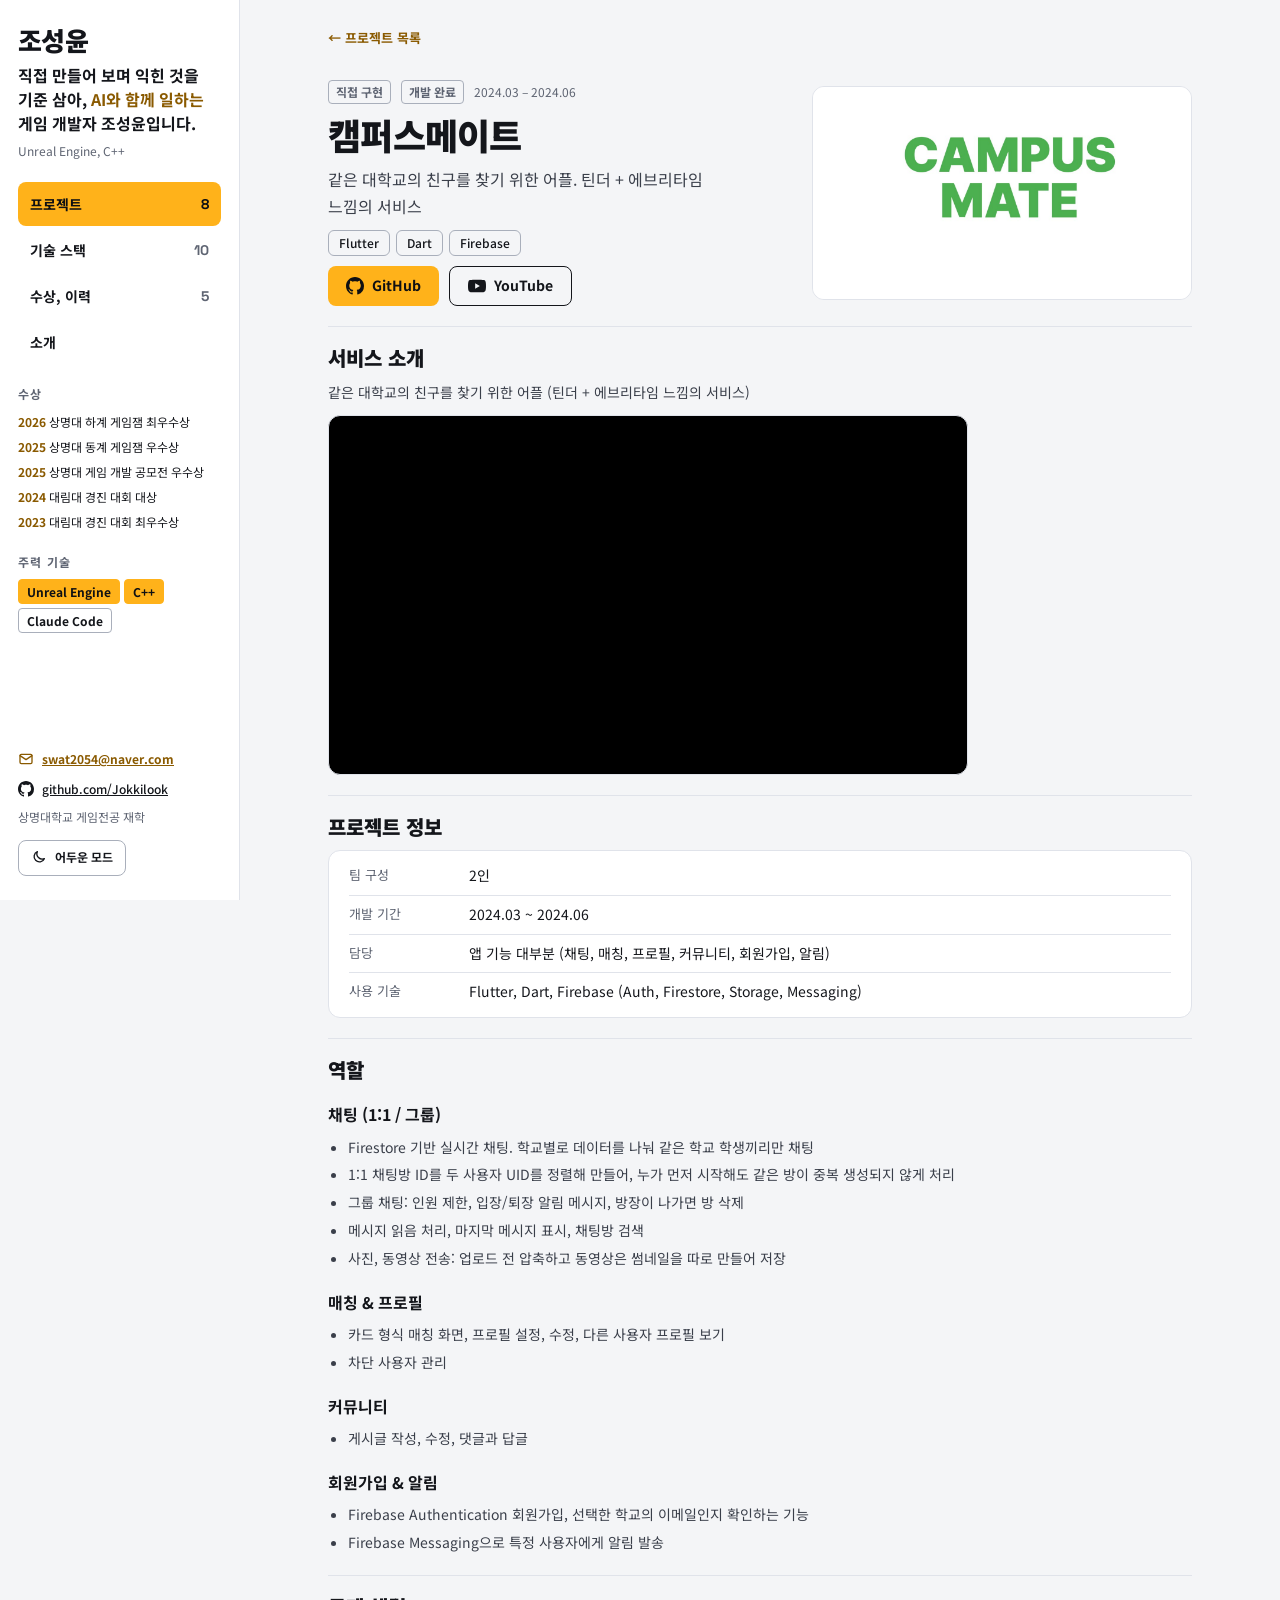
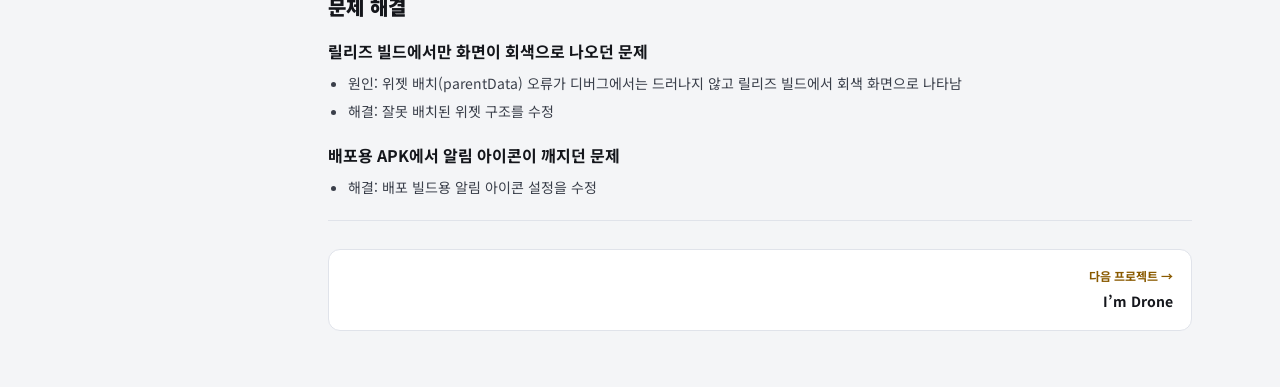
==== commit acbac97e: "메인 페이지의 AI 작업 도구 섹션과 메뉴 탭 제거 Co-Authored-By: Claude Fable 5.2 <noreply@anthropic.com>" ====
--- a/projects/campusmate.html
+++ b/projects/campusmate.html
@@ -9,7 +9,7 @@
   <link rel="preconnect" href="https://fonts.gstatic.com" crossorigin>
   <link href="https://fonts.googleapis.com/css2?family=Noto+Sans+KR:wght@400;500;700;900&family=Space+Grotesk:wght@500;700&display=swap" rel="stylesheet">
   <script>(function(){var t=null;try{t=localStorage.getItem('theme')}catch(e){}if(t!=='light'&&t!=='dark'){t=matchMedia('(prefers-color-scheme: light)').matches?'light':'dark'}document.documentElement.dataset.theme=t})();</script>
-  <link rel="stylesheet" href="../css/style.css?v=1795398698">
+  <link rel="stylesheet" href="../css/style.css?v=1795400886">
 </head>
 <body>
   <aside class="rail">
@@ -21,7 +21,6 @@
       </div>
       <nav class="rail__nav" aria-label="섹션 이동">
         <a href="../index.html#top" class="is-active">프로젝트<span class="count">8</span></a>
-        <a href="../index.html#tools">AI 작업 도구<span class="count">8</span></a>
         <a href="../index.html#skills">기술 스택<span class="count">10</span></a>
         <a href="../index.html#career">수상, 이력<span class="count">5</span></a>
         <a href="../index.html#about">소개</a>
@@ -120,6 +119,6 @@
       <nav class="doc__pager" aria-label="다른 프로젝트"><a class="next" href="im-drone.html"><span class="dir">다음 프로젝트 →</span>I’m Drone</a></nav>
     </div>
   </main>
-<script src="../js/main.js?v=1795398698"></script>
+<script src="../js/main.js?v=1795400886"></script>
 </body>
 </html>
--- a/css/style.css
+++ b/css/style.css
@@ -757,41 +757,6 @@
   font-weight: 700;
 }
 
-/* ── AI로 만든 작업 도구 ─────────────────────────────── */
-.section__note {
-  margin-top: -12px;
-  color: var(--muted);
-}
-
-.tools {
-  display: grid;
-  grid-template-columns: repeat(auto-fill, minmax(min(100%, 280px), 1fr));
-  gap: 12px;
-}
-
-.tool {
-  padding: 16px 18px;
-  display: flex;
-  flex-direction: column;
-  gap: 6px;
-}
-
-.tool__for {
-  font-family: var(--font-label);
-  font-size: 12px;
-  font-weight: 700;
-  color: var(--accent-text);
-}
-
-.tool p {
-  color: var(--text-soft);
-}
-
-.tool code {
-  font-size: 0.85em;
-  color: var(--accent-text);
-}
-
 /* ── 기술 스택 ─────────────────────────────── */
 .skills {
   display: grid;
